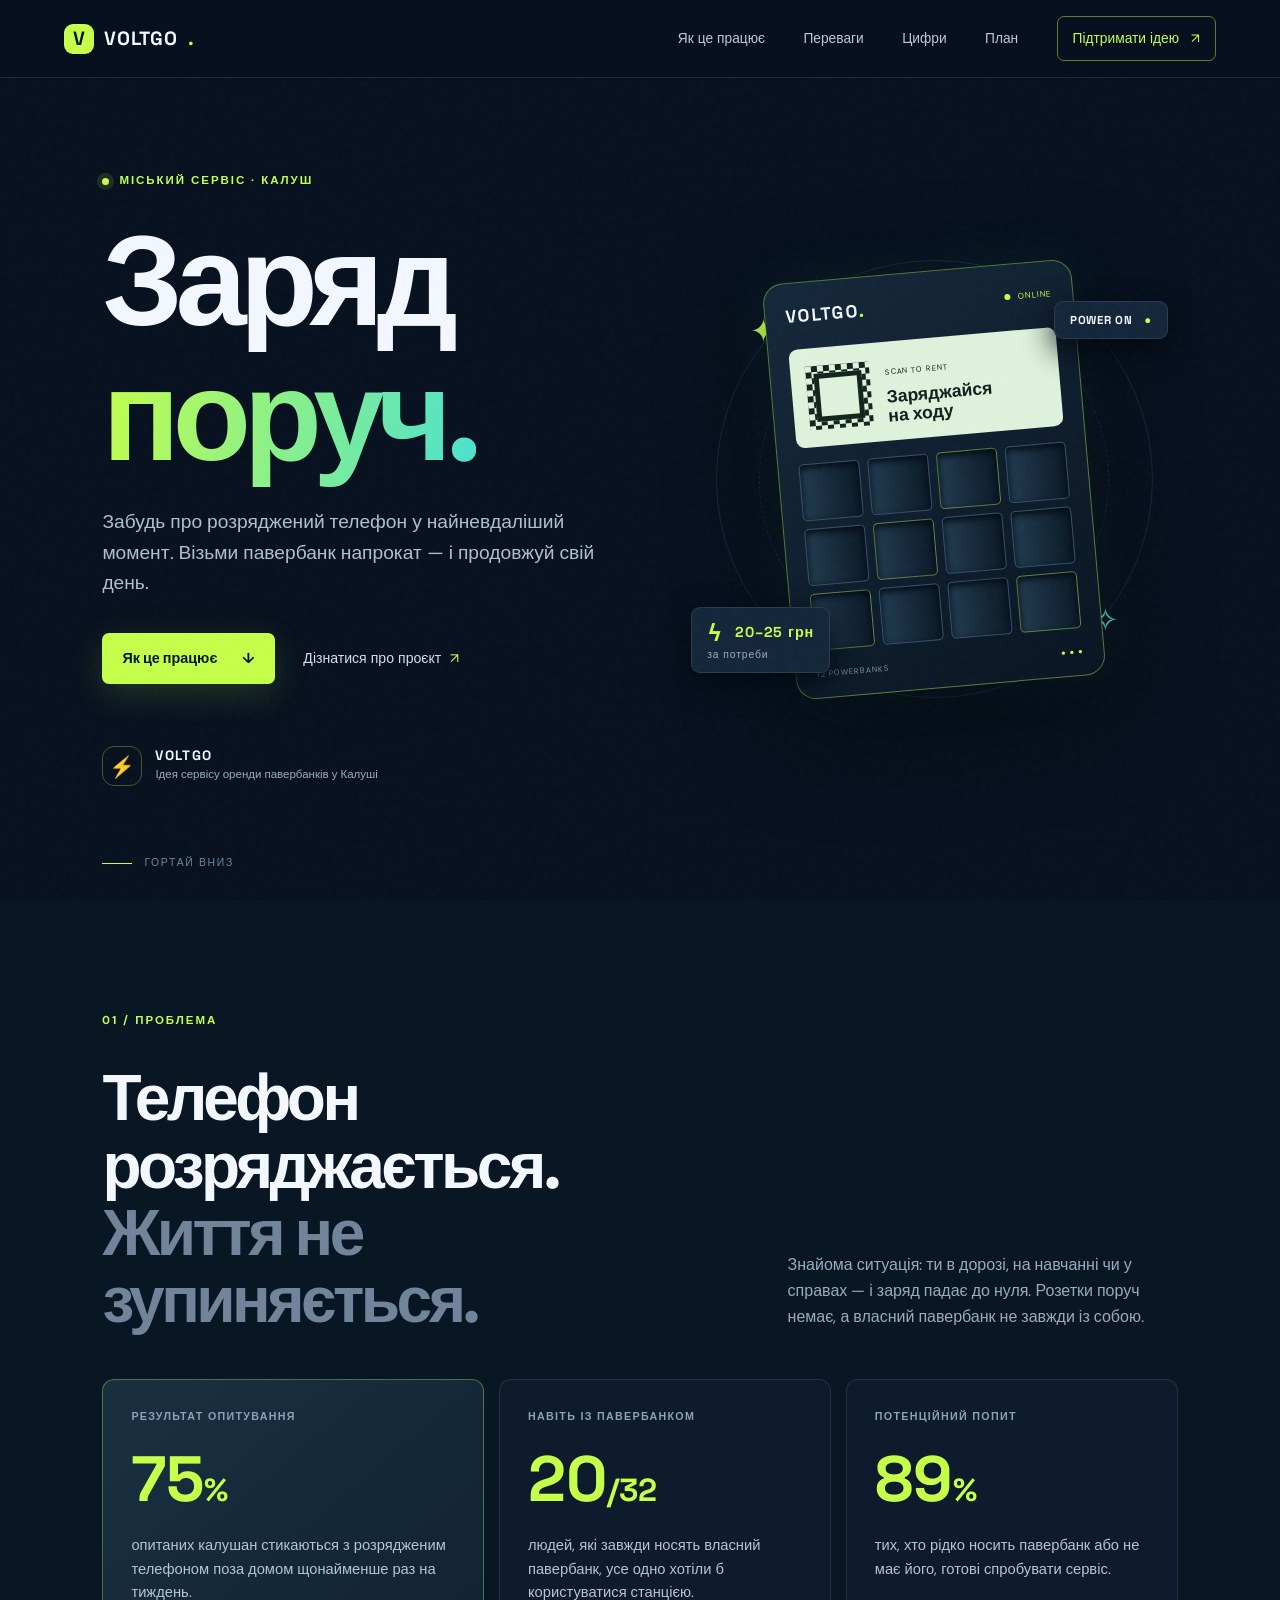
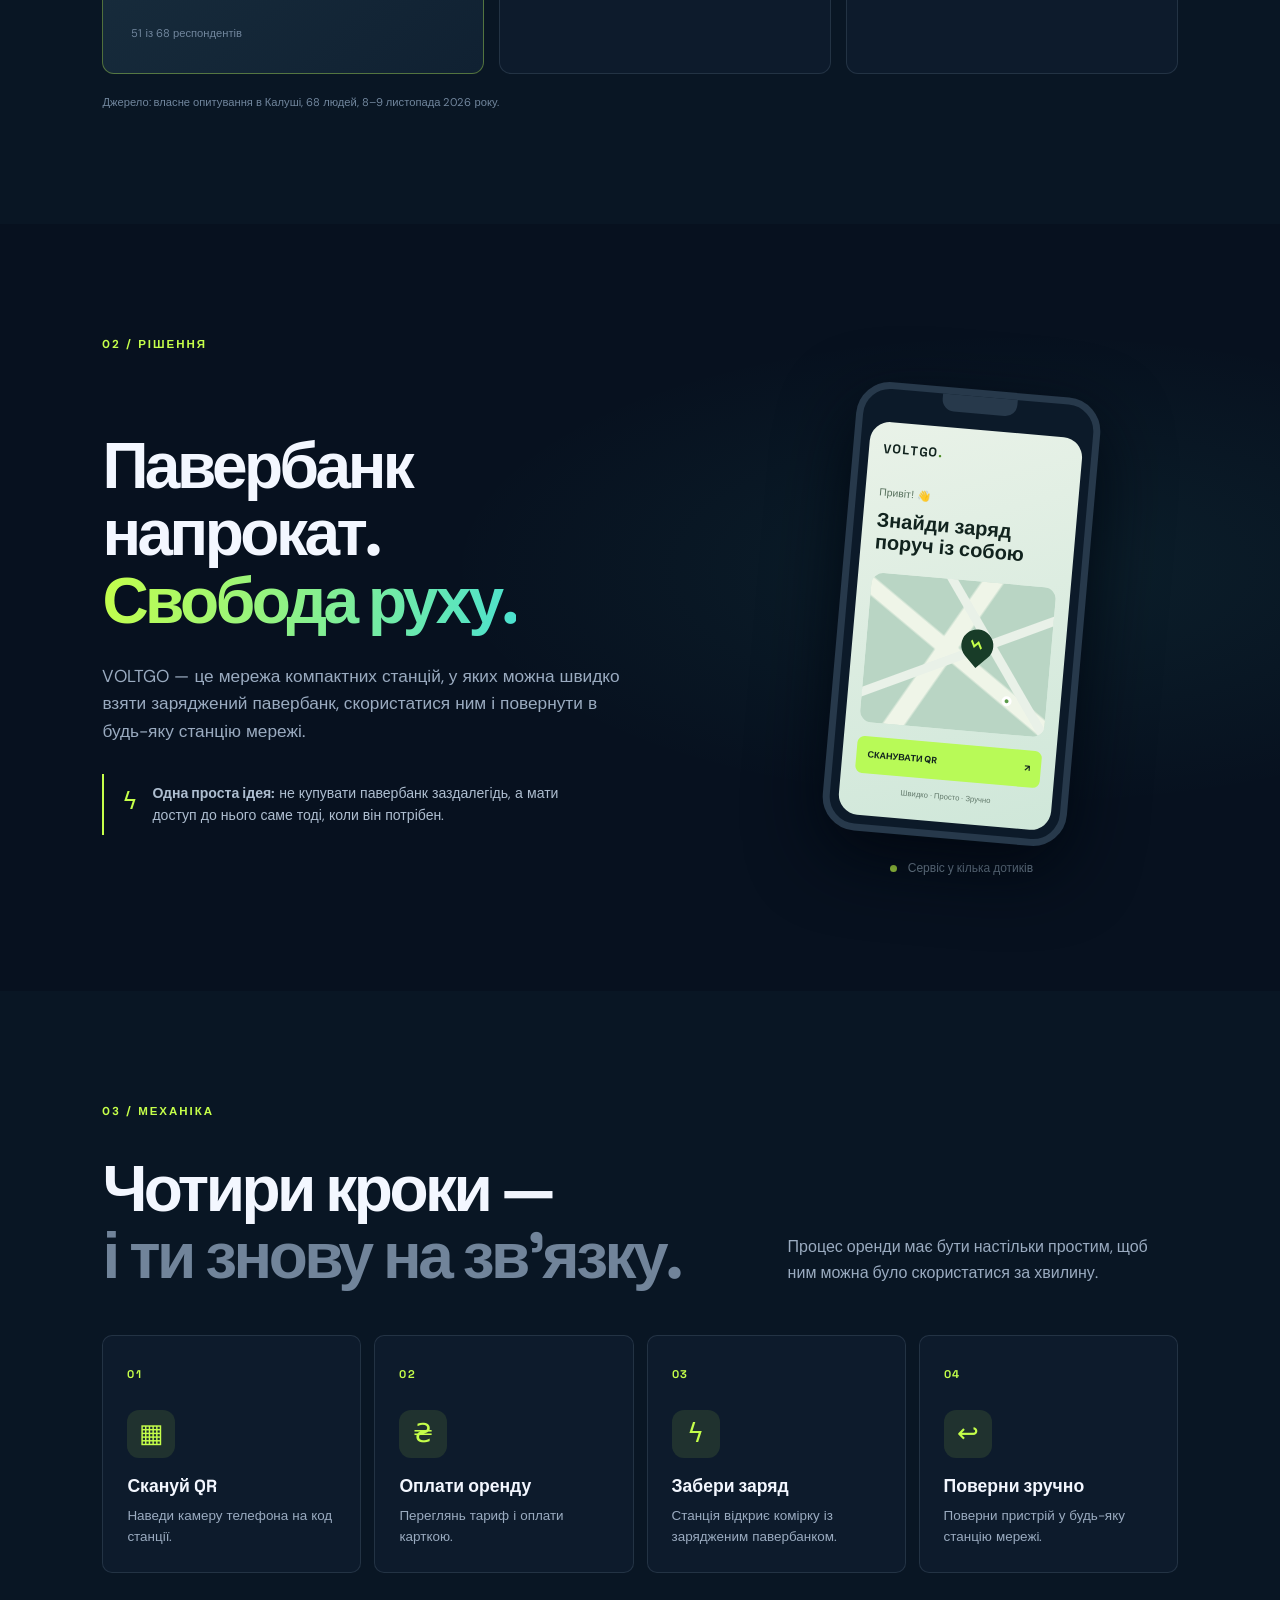
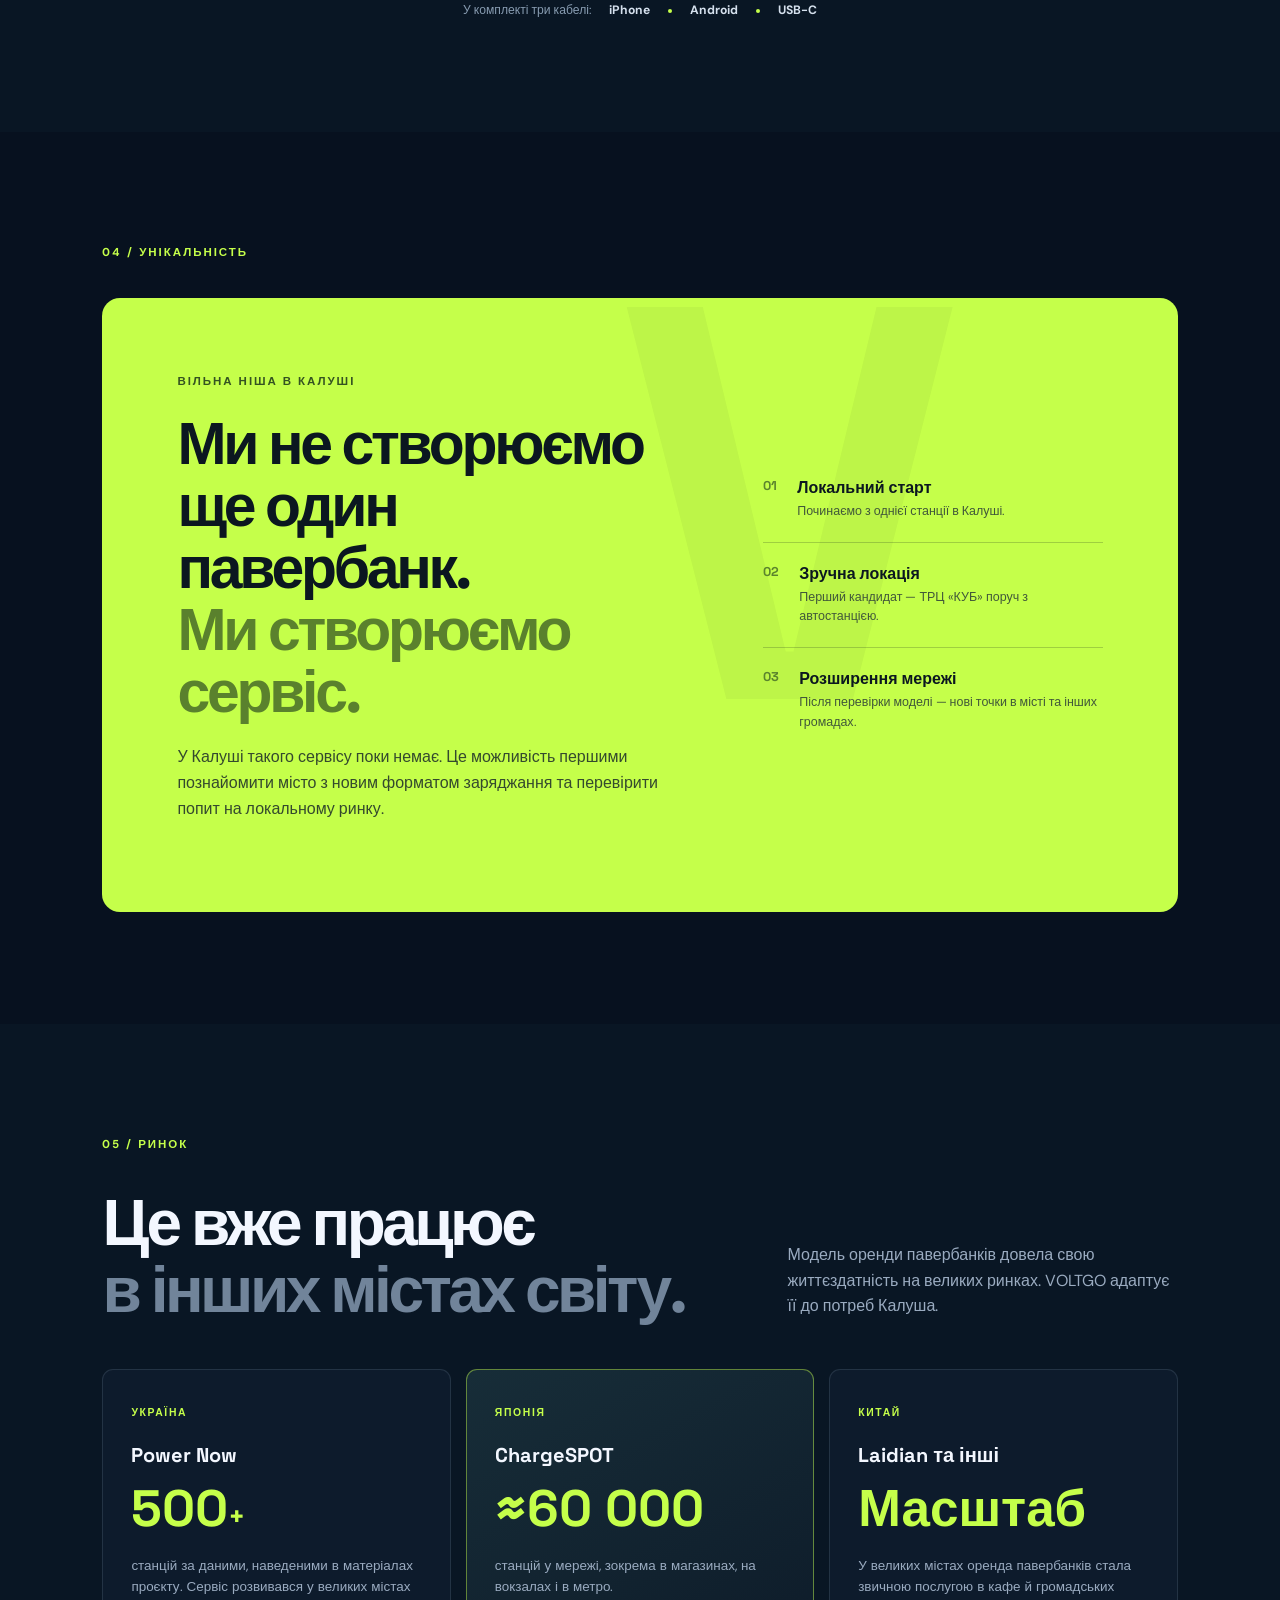
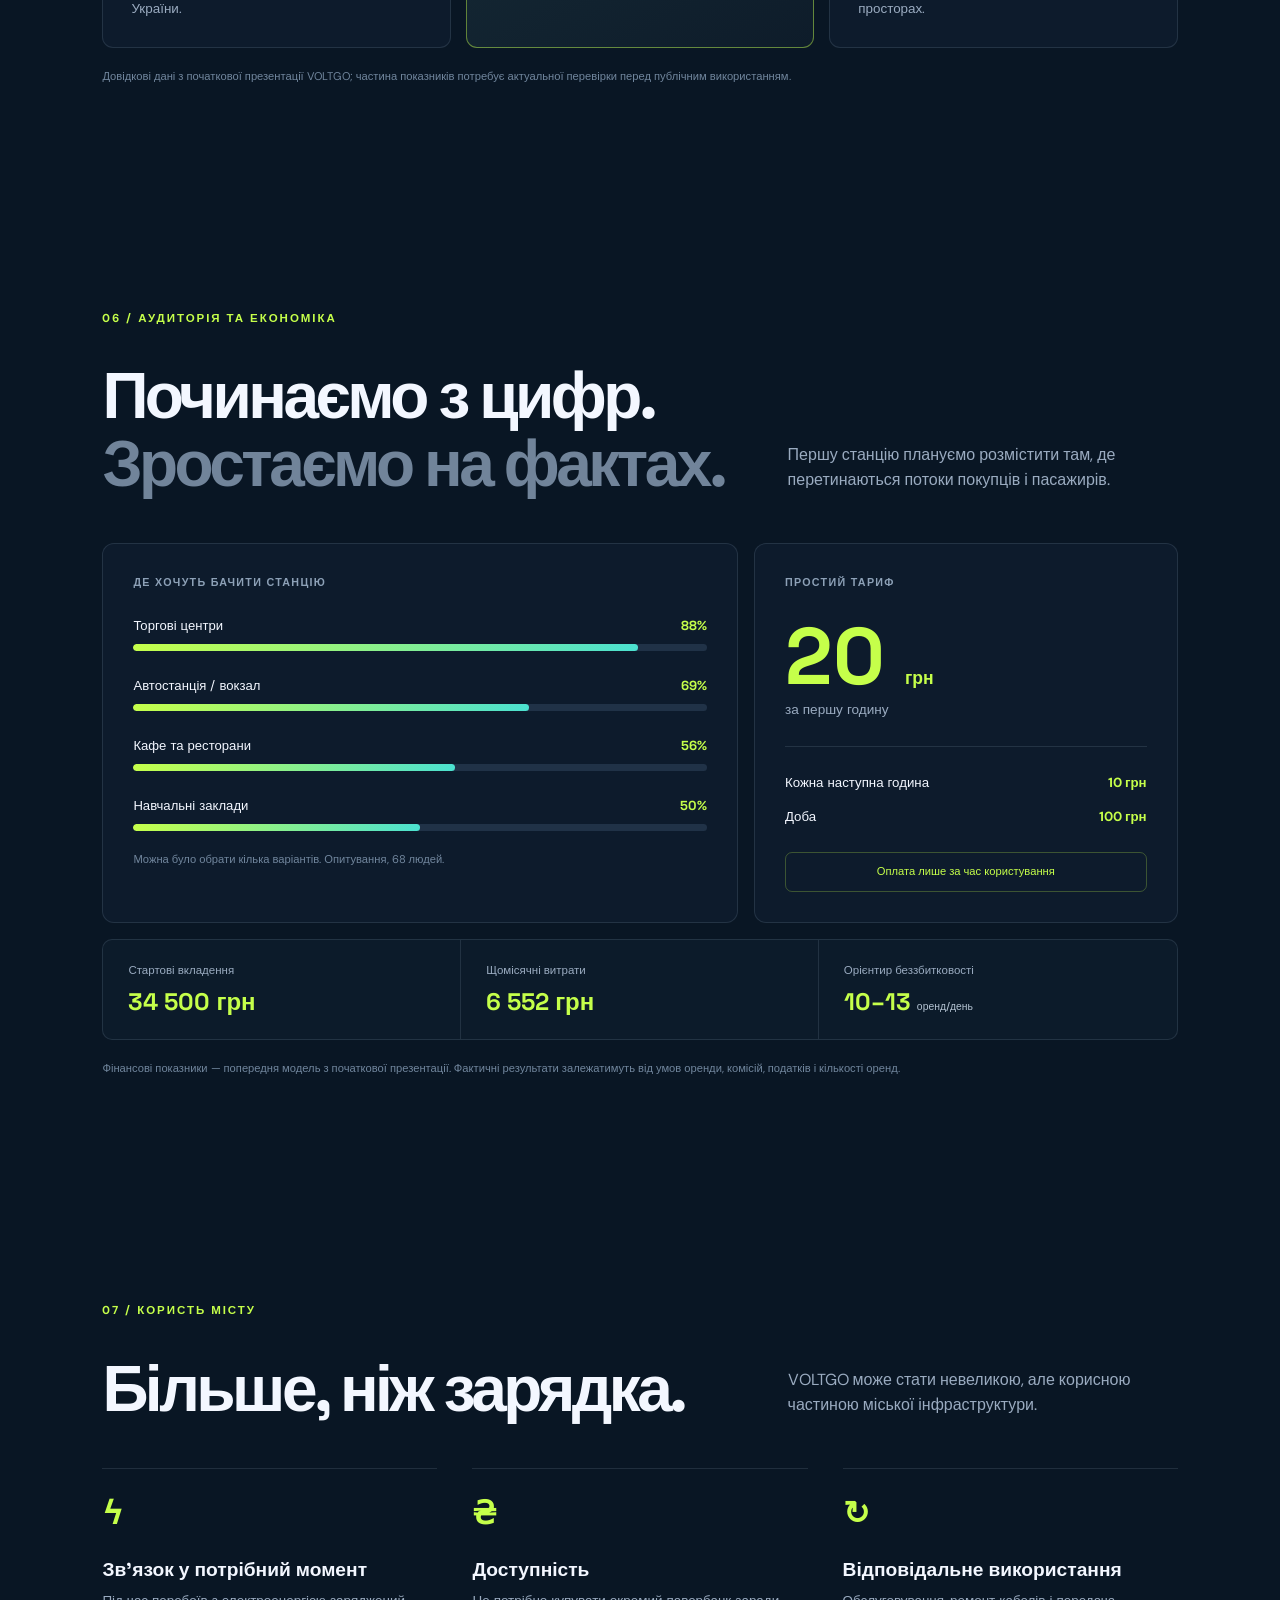
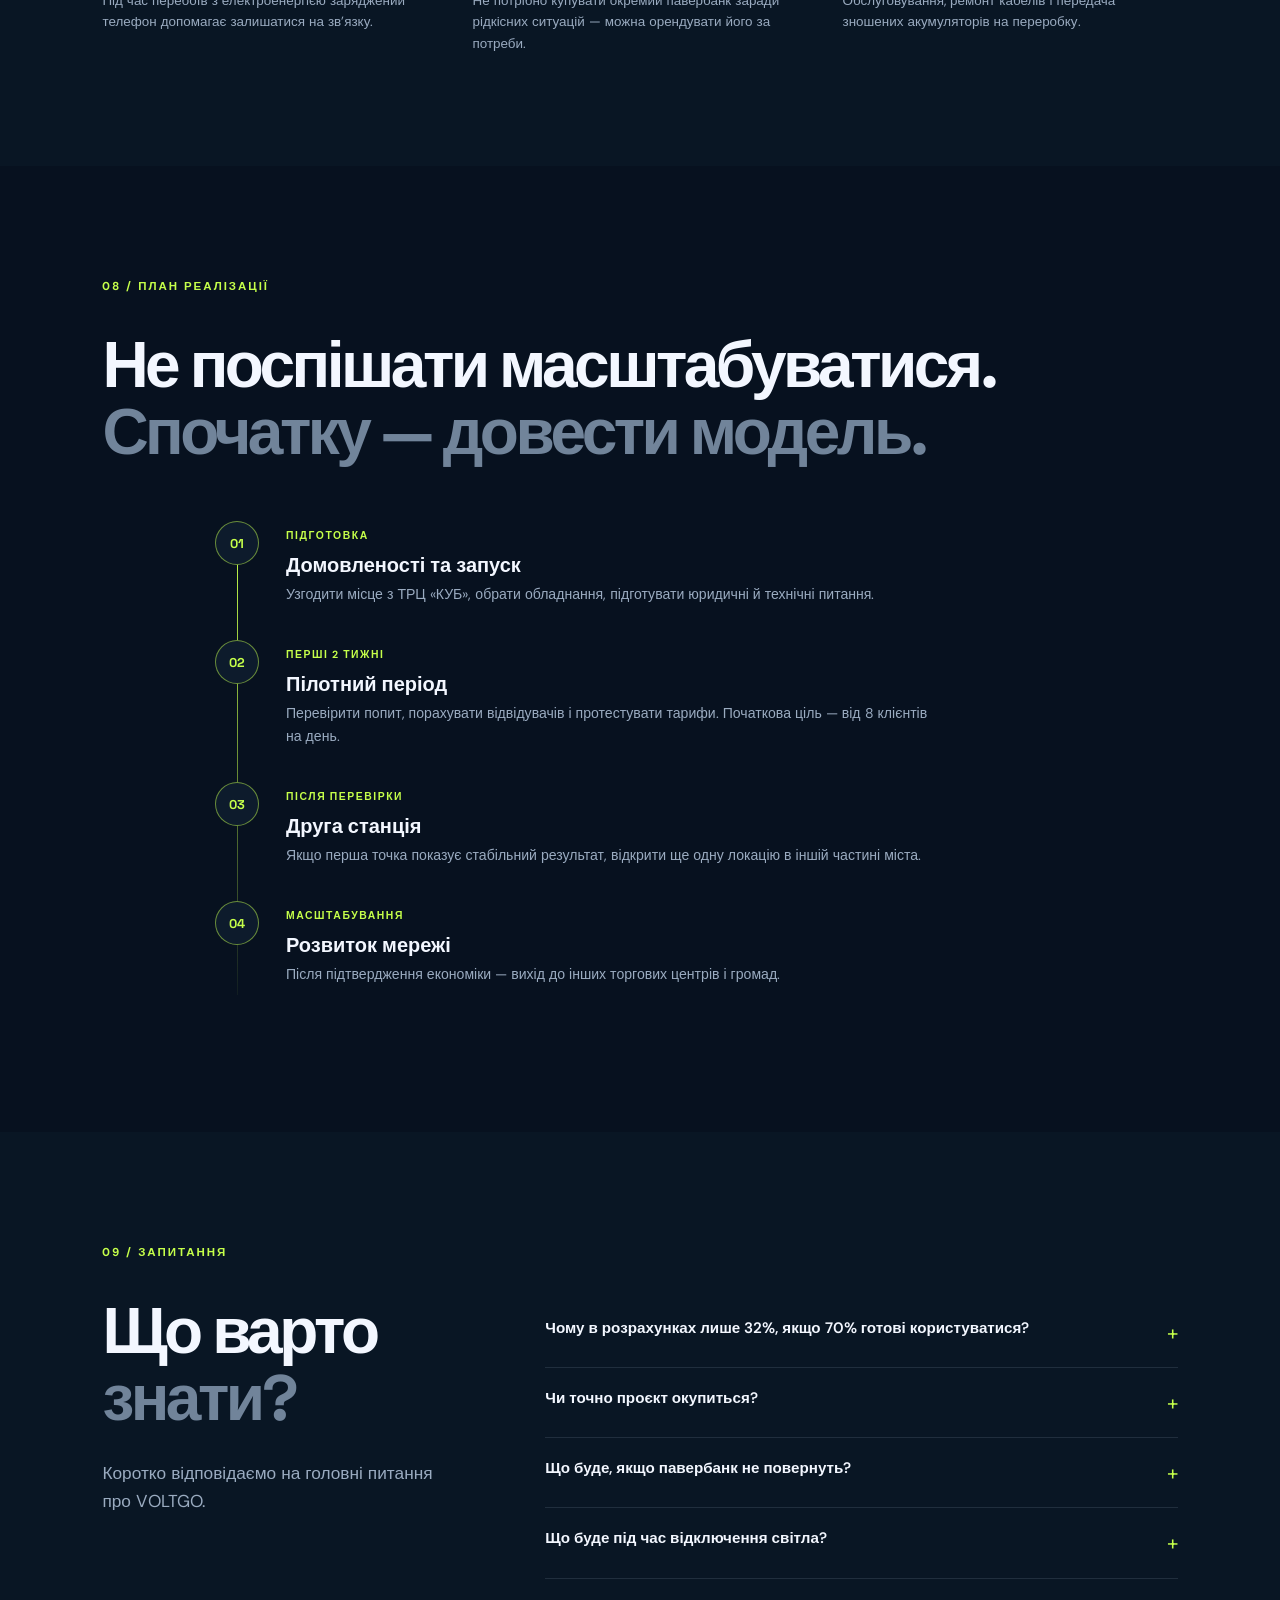
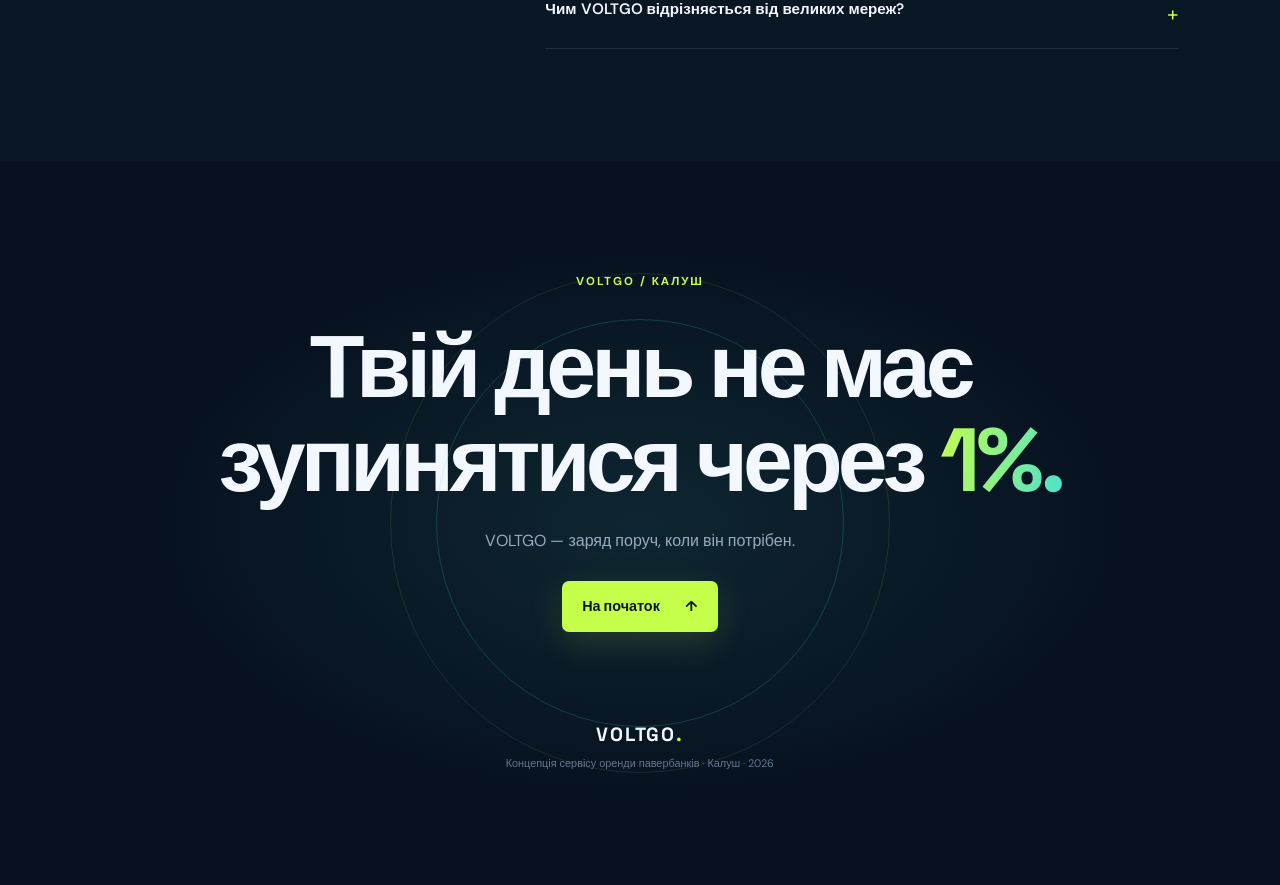
==== index.html @ 569140da "Add files via upload" ====
<!DOCTYPE html>
<html lang="uk">
<head>
  <meta charset="UTF-8">
  <meta name="viewport" content="width=device-width, initial-scale=1.0">
  <meta name="theme-color" content="#07111f">
  <meta name="description" content="VOLTGO — оренда павербанків у Калуші. Заряд поруч, коли він потрібен.">
  <title>VOLTGO — Заряд поруч</title>
  <link rel="preconnect" href="https://fonts.googleapis.com">
  <link rel="preconnect" href="https://fonts.gstatic.com" crossorigin>
  <link href="https://fonts.googleapis.com/css2?family=DM+Sans:wght@400;500;600;700&family=Space+Grotesk:wght@500;600;700&display=swap" rel="stylesheet">
  <link rel="stylesheet" href="style.css">
</head>
<body>
  <div class="noise" aria-hidden="true"></div>
  <header class="site-header">
    <a class="logo" href="#home" aria-label="VOLTGO — на головну"><span class="logo-mark">V</span> VOLTGO<span class="logo-dot">.</span></a>
    <button class="menu-toggle" aria-label="Відкрити меню" aria-expanded="false">☰</button>
    <nav class="nav">
      <a href="#how">Як це працює</a>
      <a href="#why">Переваги</a>
      <a href="#numbers">Цифри</a>
      <a href="#plan">План</a>
      <a class="nav-cta" href="#contact">Підтримати ідею <span>↗</span></a>
    </nav>
  </header>

  <main>
    <section class="hero section" id="home">
      <div class="hero-copy">
        <div class="eyebrow"><span class="pulse"></span> Міський сервіс · Калуш</div>
        <h1>Заряд<br><span class="gradient-text">поруч.</span></h1>
        <p class="hero-lead">Забудь про розряджений телефон у найневдаліший момент. Візьми павербанк напрокат — і продовжуй свій день.</p>
        <div class="hero-actions">
          <a class="button button-primary" href="#how">Як це працює <span>↓</span></a>
          <a class="text-link" href="#idea">Дізнатися про проєкт <span>↗</span></a>
        </div>
        <div class="hero-proof">
          <div class="proof-icon">⚡</div>
          <div><strong>VOLTGO</strong><small>Ідея сервісу оренди павербанків у Калуші</small></div>
        </div>
      </div>
      <div class="hero-visual" aria-label="Ілюстрація станції заряджання VOLTGO">
        <div class="orbit orbit-one"></div><div class="orbit orbit-two"></div>
        <div class="floating-label label-top">POWER ON <span>●</span></div>
        <div class="station">
          <div class="station-top"><span class="station-brand">VOLTGO<span>.</span></span><span class="station-status"><i></i> ONLINE</span></div>
          <div class="station-screen"><div class="qr-pattern"><b></b><b></b><b></b><b></b><b></b><b></b><b></b><b></b><b></b></div><div><small>SCAN TO RENT</small><strong>Заряджайся<br>на ходу</strong></div></div>
          <div class="slots">
            <i></i><i></i><i></i><i></i><i></i><i></i><i></i><i></i><i></i><i></i><i></i><i></i>
          </div>
          <div class="station-bottom"><span>12 POWERBANKS</span><span>● ● ●</span></div>
        </div>
        <div class="floating-label label-bottom"><span class="bolt">ϟ</span> 20–25 грн <small>за потреби</small></div>
        <div class="spark spark-a">✦</div><div class="spark spark-b">✧</div>
      </div>
      <a class="scroll-hint" href="#problem"><span></span> Гортай вниз</a>
    </section>

    <section class="section problem-section" id="problem">
      <div class="section-kicker">01 / ПРОБЛЕМА</div>
      <div class="section-heading">
        <h2>Телефон розряджається.<br><span class="muted">Життя не зупиняється.</span></h2>
        <p>Знайома ситуація: ти в дорозі, на навчанні чи у справах — і заряд падає до нуля. Розетки поруч немає, а власний павербанк не завжди із собою.</p>
      </div>
      <div class="stat-grid">
        <article class="stat-card stat-featured"><span class="stat-label">Результат опитування</span><strong class="stat-number">75<span>%</span></strong><p>опитаних калушан стикаються з розрядженим телефоном поза домом щонайменше раз на тиждень.</p><span class="stat-foot">51 із 68 респондентів</span></article>
        <article class="stat-card"><span class="stat-label">Навіть із павербанком</span><strong class="stat-number">20<span>/32</span></strong><p>людей, які завжди носять власний павербанк, усе одно хотіли б користуватися станцією.</p></article>
        <article class="stat-card"><span class="stat-label">Потенційний попит</span><strong class="stat-number">89<span>%</span></strong><p>тих, хто рідко носить павербанк або не має його, готові спробувати сервіс.</p></article>
      </div>
      <p class="source-note">Джерело: власне опитування в Калуші, 68 людей, 8–9 листопада 2026 року.</p>
    </section>

    <section class="section idea-section" id="idea">
      <div class="section-kicker">02 / РІШЕННЯ</div>
      <div class="idea-layout">
        <div><h2>Павербанк напрокат.<br><span class="gradient-text">Свобода руху.</span></h2><p class="section-text">VOLTGO — це мережа компактних станцій, у яких можна швидко взяти заряджений павербанк, скористатися ним і повернути в будь-яку станцію мережі.</p><div class="idea-note"><span>ϟ</span><p><b>Одна проста ідея:</b> не купувати павербанк заздалегідь, а мати доступ до нього саме тоді, коли він потрібен.</p></div></div>
        <div class="phone-card">
          <div class="phone"><div class="phone-notch"></div><div class="phone-content"><div class="phone-brand">VOLTGO<span>.</span></div><div class="phone-greeting">Привіт! 👋</div><div class="phone-title">Знайди заряд<br>поруч із собою</div><div class="map-mini"><span class="map-road road-a"></span><span class="map-road road-b"></span><span class="map-pin">ϟ</span><span class="map-dot"></span></div><div class="rent-button">СКАНУВАТИ QR <span>↗</span></div><small>Швидко · Просто · Зручно</small></div></div>
          <div class="phone-caption"><span class="caption-dot"></span> Сервіс у кілька дотиків</div>
        </div>
      </div>
    </section>

    <section class="section how-section" id="how">
      <div class="section-kicker">03 / МЕХАНІКА</div>
      <div class="section-heading"><h2>Чотири кроки —<br><span class="muted">і ти знову на зв’язку.</span></h2><p>Процес оренди має бути настільки простим, щоб ним можна було скористатися за хвилину.</p></div>
      <div class="steps-grid">
        <article class="step-card"><span class="step-num">01</span><div class="step-icon">▦</div><h3>Скануй QR</h3><p>Наведи камеру телефона на код станції.</p></article>
        <article class="step-card"><span class="step-num">02</span><div class="step-icon">₴</div><h3>Оплати оренду</h3><p>Переглянь тариф і оплати карткою.</p></article>
        <article class="step-card"><span class="step-num">03</span><div class="step-icon">ϟ</div><h3>Забери заряд</h3><p>Станція відкриє комірку із зарядженим павербанком.</p></article>
        <article class="step-card"><span class="step-num">04</span><div class="step-icon">↩</div><h3>Поверни зручно</h3><p>Поверни пристрій у будь-яку станцію мережі.</p></article>
      </div>
      <div class="compatibility"><span>У комплекті три кабелі:</span><b>iPhone</b><i></i><b>Android</b><i></i><b>USB-C</b></div>
    </section>

    <section class="section unique-section" id="why">
      <div class="section-kicker">04 / УНІКАЛЬНІСТЬ</div>
      <div class="unique-panel">
        <div class="unique-copy"><span class="eyebrow dark-eyebrow">ВІЛЬНА НІША В КАЛУШІ</span><h2>Ми не створюємо<br>ще один павербанк.<br><span>Ми створюємо сервіс.</span></h2><p>У Калуші такого сервісу поки немає. Це можливість першими познайомити місто з новим форматом заряджання та перевірити попит на локальному ринку.</p></div>
        <div class="unique-points"><div><span>01</span><p><b>Локальний старт</b><small>Починаємо з однієї станції в Калуші.</small></p></div><div><span>02</span><p><b>Зручна локація</b><small>Перший кандидат — ТРЦ «КУБ» поруч з автостанцією.</small></p></div><div><span>03</span><p><b>Розширення мережі</b><small>Після перевірки моделі — нові точки в місті та інших громадах.</small></p></div></div>
      </div>
    </section>

    <section class="section market-section" id="market">
      <div class="section-kicker">05 / РИНОК</div>
      <div class="section-heading"><h2>Це вже працює<br><span class="muted">в інших містах світу.</span></h2><p>Модель оренди павербанків довела свою життєздатність на великих ринках. VOLTGO адаптує її до потреб Калуша.</p></div>
      <div class="market-grid">
        <article class="market-card"><span class="country">УКРАЇНА</span><h3>Power Now</h3><strong>500<span>+</span></strong><p>станцій за даними, наведеними в матеріалах проєкту. Сервіс розвивався у великих містах України.</p></article>
        <article class="market-card market-highlight"><span class="country">ЯПОНІЯ</span><h3>ChargeSPOT</h3><strong>≈60 000</strong><p>станцій у мережі, зокрема в магазинах, на вокзалах і в метро.</p></article>
        <article class="market-card"><span class="country">КИТАЙ</span><h3>Laidian та інші</h3><strong>Масштаб</strong><p>У великих містах оренда павербанків стала звичною послугою в кафе й громадських просторах.</p></article>
      </div>
      <p class="source-note">Довідкові дані з початкової презентації VOLTGO; частина показників потребує актуальної перевірки перед публічним використанням.</p>
    </section>

    <section class="section audience-section" id="numbers">
      <div class="section-kicker">06 / АУДИТОРІЯ ТА ЕКОНОМІКА</div>
      <div class="section-heading"><h2>Починаємо з цифр.<br><span class="muted">Зростаємо на фактах.</span></h2><p>Першу станцію плануємо розмістити там, де перетинаються потоки покупців і пасажирів.</p></div>
      <div class="numbers-layout">
        <div class="location-card"><span class="card-overline">ДЕ ХОЧУТЬ БАЧИТИ СТАНЦІЮ</span><div class="bar-row"><div><span>Торгові центри</span><b>88%</b></div><div class="bar-track"><i style="width:88%"></i></div></div><div class="bar-row"><div><span>Автостанція / вокзал</span><b>69%</b></div><div class="bar-track"><i style="width:69%"></i></div></div><div class="bar-row"><div><span>Кафе та ресторани</span><b>56%</b></div><div class="bar-track"><i style="width:56%"></i></div></div><div class="bar-row"><div><span>Навчальні заклади</span><b>50%</b></div><div class="bar-track"><i style="width:50%"></i></div></div><p class="source-note">Можна було обрати кілька варіантів. Опитування, 68 людей.</p></div>
        <div class="price-card"><span class="card-overline">ПРОСТИЙ ТАРИФ</span><strong>20 <small>грн</small></strong><p>за першу годину</p><div class="price-divider"></div><div class="price-line"><span>Кожна наступна година</span><b>10 грн</b></div><div class="price-line"><span>Доба</span><b>100 грн</b></div><div class="price-badge">Оплата лише за час користування</div></div>
      </div>
      <div class="finance-strip"><div><span>Стартові вкладення</span><b>34 500 грн</b></div><div><span>Щомісячні витрати</span><b>6 552 грн</b></div><div><span>Орієнтир беззбитковості</span><b>10–13 <small>оренд/день</small></b></div></div>
      <p class="source-note">Фінансові показники — попередня модель з початкової презентації. Фактичні результати залежатимуть від умов оренди, комісій, податків і кількості оренд.</p>
    </section>

    <section class="section community-section">
      <div class="section-kicker">07 / КОРИСТЬ МІСТУ</div>
      <div class="section-heading"><h2>Більше, ніж зарядка.</h2><p>VOLTGO може стати невеликою, але корисною частиною міської інфраструктури.</p></div>
      <div class="benefit-grid"><article><span>ϟ</span><h3>Зв’язок у потрібний момент</h3><p>Під час перебоїв з електроенергією заряджений телефон допомагає залишатися на зв’язку.</p></article><article><span>₴</span><h3>Доступність</h3><p>Не потрібно купувати окремий павербанк заради рідкісних ситуацій — можна орендувати його за потреби.</p></article><article><span>↻</span><h3>Відповідальне використання</h3><p>Обслуговування, ремонт кабелів і передача зношених акумуляторів на переробку.</p></article></div>
    </section>

    <section class="section plan-section" id="plan">
      <div class="section-kicker">08 / ПЛАН РЕАЛІЗАЦІЇ</div>
      <div class="section-heading"><h2>Не поспішати масштабуватися.<br><span class="muted">Спочатку — довести модель.</span></h2></div>
      <div class="timeline"><article><span class="timeline-point">01</span><div><small>ПІДГОТОВКА</small><h3>Домовленості та запуск</h3><p>Узгодити місце з ТРЦ «КУБ», обрати обладнання, підготувати юридичні й технічні питання.</p></div></article><article><span class="timeline-point">02</span><div><small>ПЕРШІ 2 ТИЖНІ</small><h3>Пілотний період</h3><p>Перевірити попит, порахувати відвідувачів і протестувати тарифи. Початкова ціль — від 8 клієнтів на день.</p></div></article><article><span class="timeline-point">03</span><div><small>ПІСЛЯ ПЕРЕВІРКИ</small><h3>Друга станція</h3><p>Якщо перша точка показує стабільний результат, відкрити ще одну локацію в іншій частині міста.</p></div></article><article><span class="timeline-point">04</span><div><small>МАСШТАБУВАННЯ</small><h3>Розвиток мережі</h3><p>Після підтвердження економіки — вихід до інших торгових центрів і громад.</p></div></article></div>
    </section>

    <section class="section faq-section">
      <div class="section-kicker">09 / ЗАПИТАННЯ</div>
      <div class="faq-layout"><div><h2>Що варто<br><span class="muted">знати?</span></h2><p class="section-text">Коротко відповідаємо на головні питання про VOLTGO.</p></div><div class="faq-list">
        <details><summary>Чому в розрахунках лише 32%, якщо 70% готові користуватися?</summary><p>70,6% відповіли «так» або «скоріше так». Для обережнішого прогнозу в початковій моделі використано частку тих, хто відповів упевнене «так» — 32,4%.</p></details>
        <details><summary>Чи точно проєкт окупиться?</summary><p>Гарантувати окупність до пілоту не можна. Саме тому спершу планується тест однієї станції, щоб перевірити реальний попит і витрати.</p></details>
        <details><summary>Що буде, якщо павербанк не повернуть?</summary><p>Планується механізм фінансового забезпечення оренди та облік пристроїв. Остаточні умови мають бути погоджені з оператором платформи й юристом.</p></details>
        <details><summary>Що буде під час відключення світла?</summary><p>У початковому плані передбачено резервне живлення станції та вибір локації з резервним електропостачанням.</p></details>
        <details><summary>Чим VOLTGO відрізняється від великих мереж?</summary><p>VOLTGO починає як локальний сервіс у Калуші: з однієї точки, перевірки попиту й поступового розширення.</p></details>
      </div></div>
    </section>

    <section class="final-cta section" id="contact">
      <div class="cta-glow"></div><div class="section-kicker">VOLTGO / КАЛУШ</div>
      <h2>Твій день не має<br>зупинятися через <span class="gradient-text">1%.</span></h2>
      <p>VOLTGO — заряд поруч, коли він потрібен.</p>
      <a class="button button-primary" href="#home">На початок <span>↑</span></a>
      <div class="footer-brand">VOLTGO<span>.</span></div>
      <small class="copyright">Концепція сервісу оренди павербанків · Калуш · 2026</small>
    </section>
  </main>
  <script src="script.js"></script>
</body>
</html>
---- style.css ----
:root{--bg:#07111f;--panel:#0d1b2c;--panel2:#102239;--ink:#f3f7ff;--muted:#9aabc0;--line:rgba(184,205,231,.13);--lime:#c5ff4a;--cyan:#4be1d0;--font:'DM Sans',sans-serif;--display:'Space Grotesk',sans-serif}
*{box-sizing:border-box}html{scroll-behavior:smooth;scroll-padding-top:88px}body{margin:0;background:var(--bg);color:var(--ink);font-family:var(--font);line-height:1.6;overflow-x:hidden}a{color:inherit;text-decoration:none}.noise{position:fixed;inset:0;pointer-events:none;z-index:10;opacity:.035;background-image:url("data:image/svg+xml,%3Csvg viewBox='0 0 180 180' xmlns='http://www.w3.org/2000/svg'%3E%3Cfilter id='n'%3E%3CfeTurbulence type='fractalNoise' baseFrequency='.9' numOctaves='3' stitchTiles='stitch'/%3E%3C/filter%3E%3Crect width='100%25' height='100%25' filter='url(%23n)' opacity='.7'/%3E%3C/svg%3E")}
.site-header{height:78px;padding:0 max(5vw,24px);display:flex;align-items:center;justify-content:space-between;border-bottom:1px solid var(--line);position:sticky;top:0;background:rgba(7,17,31,.86);backdrop-filter:blur(18px);z-index:20}.logo{font:700 1.2rem var(--display);letter-spacing:.04em;display:flex;align-items:center;gap:10px}.logo-mark{width:30px;height:30px;border-radius:9px;background:var(--lime);color:#08121e;display:grid;place-items:center;font-weight:700}.logo-dot,.footer-brand span{color:var(--lime)}.nav{display:flex;align-items:center;gap:clamp(18px,3vw,42px);font-size:.86rem;color:#bdc9d9}.nav a:hover{color:var(--lime)}.nav-cta{padding:10px 15px;border:1px solid rgba(197,255,74,.45);border-radius:7px;color:var(--lime)!important}.nav-cta span{padding-left:8px}.menu-toggle{display:none;background:none;border:0;color:var(--ink);font-size:1.5rem}
.section{padding:112px max(8vw,24px);position:relative}.hero{min-height:calc(100vh - 78px);display:grid;grid-template-columns:1.05fr .95fr;align-items:center;gap:4vw;padding-top:80px;padding-bottom:100px;overflow:hidden}.eyebrow,.section-kicker{font-size:.72rem;font-weight:700;letter-spacing:.17em;color:var(--lime);text-transform:uppercase}.eyebrow{display:flex;align-items:center;gap:10px}.pulse{width:7px;height:7px;border-radius:50%;background:var(--lime);box-shadow:0 0 0 5px rgba(197,255,74,.12)}h1,h2,h3,p{margin-top:0}h1,h2{font-family:var(--display);letter-spacing:-.055em;line-height:1.05}h1{font-size:clamp(4.8rem,10vw,9.5rem);margin:24px 0}.gradient-text{background:linear-gradient(100deg,var(--lime),var(--cyan));color:transparent;background-clip:text}.hero-lead{font-size:clamp(1.05rem,1.5vw,1.25rem);color:#b0bfd1;max-width:510px}.hero-actions{display:flex;align-items:center;gap:28px;margin-top:34px}.button{display:inline-flex;align-items:center;gap:25px;padding:14px 20px;border-radius:7px;font-weight:700;font-size:.9rem;transition:transform .2s,box-shadow .2s}.button:hover{transform:translateY(-3px)}.button-primary{background:var(--lime);color:#0a1722;box-shadow:0 10px 35px rgba(197,255,74,.15)}.text-link{font-size:.88rem;color:#d5e0ec}.text-link span{color:var(--lime);padding-left:5px}.hero-proof{display:flex;align-items:center;gap:13px;margin-top:62px}.proof-icon{width:40px;height:40px;display:grid;place-items:center;border:1px solid rgba(197,255,74,.3);border-radius:12px;color:var(--lime);font-size:1.3rem}.hero-proof strong,.hero-proof small{display:block}.hero-proof strong{font:700 .85rem var(--display);letter-spacing:.1em}.hero-proof small{color:var(--muted);font-size:.72rem;margin-top:2px}
.hero-visual{min-height:540px;display:grid;place-items:center;position:relative}.orbit{position:absolute;border:1px solid rgba(75,225,208,.13);border-radius:50%;aspect-ratio:1}.orbit-one{width:min(90%,520px)}.orbit-two{width:min(72%,410px);border-style:dashed;animation:spin 50s linear infinite}@keyframes spin{to{transform:rotate(360deg)}}.station{width:min(310px,70%);padding:22px 20px 17px;border:1px solid rgba(197,255,74,.4);border-radius:20px;background:linear-gradient(145deg,#15283b,#091522);box-shadow:0 30px 100px rgba(0,0,0,.5),0 0 55px rgba(75,225,208,.08);transform:rotate(-5deg);z-index:2}.station-top,.station-bottom{display:flex;justify-content:space-between;align-items:center}.station-brand{font:700 1.1rem var(--display);letter-spacing:.08em}.station-brand span{color:var(--lime)}.station-status{font-size:.52rem;color:var(--lime);letter-spacing:.12em}.station-status i{display:inline-block;width:6px;height:6px;background:var(--lime);border-radius:50%;margin-right:4px}.station-screen{margin:22px 0 16px;padding:15px;background:#dff2dc;color:#10201d;border-radius:9px;display:flex;align-items:center;gap:15px}.station-screen small{font-size:.48rem;letter-spacing:.12em}.station-screen strong{display:block;font:700 1.1rem/1.1 var(--display);margin-top:5px}.qr-pattern{width:64px;height:64px;flex:none;background:repeating-conic-gradient(#12251d 0 25%,transparent 0 50%) 0 0/12px 12px;position:relative}.qr-pattern:after{content:"";position:absolute;inset:8px;border:5px solid #12251d;background:#dff2dc}.slots{display:grid;grid-template-columns:repeat(4,1fr);gap:8px}.slots i{height:57px;border-radius:5px;background:linear-gradient(90deg,#213b50,#0b1927);border:1px solid #36516a;box-shadow:inset 0 3px 7px #030a11}.slots i:nth-child(3n){border-color:rgba(197,255,74,.4)}.station-bottom{font-size:.48rem;letter-spacing:.12em;color:#8296aa;margin-top:17px}.station-bottom span:last-child{color:var(--lime)}.floating-label{position:absolute;z-index:3;padding:11px 15px;background:#14263a;border:1px solid var(--line);border-radius:9px;box-shadow:0 10px 30px #020810;font:700 .72rem var(--display);letter-spacing:.06em}.label-top{top:17%;right:2%}.label-top span{color:var(--lime);padding-left:8px}.label-bottom{bottom:14%;left:0;color:var(--lime);font-size:.9rem}.label-bottom small{display:block;color:var(--muted);font:400 .65rem var(--font)}.bolt{font-size:1.4rem;vertical-align:middle;margin-right:7px}.spark{position:absolute;color:var(--lime);font-size:2rem}.spark-a{top:18%;left:12%}.spark-b{bottom:19%;right:12%;color:var(--cyan)}.scroll-hint{position:absolute;bottom:28px;left:max(8vw,24px);font-size:.65rem;letter-spacing:.16em;text-transform:uppercase;color:#72859b;display:flex;align-items:center;gap:12px}.scroll-hint span{width:30px;height:1px;background:var(--lime)}
.problem-section,.how-section,.market-section,.audience-section,.community-section,.faq-section{background:#091624}.section-kicker{margin-bottom:35px}.section-heading{display:flex;align-items:end;justify-content:space-between;gap:40px;margin-bottom:45px}.section-heading h2,.idea-layout h2,.unique-copy h2,.faq-layout h2{font-size:clamp(2.5rem,5vw,4.8rem);margin-bottom:0}.section-heading>p{max-width:390px;color:var(--muted);margin-bottom:5px}.muted{color:#71849a}.stat-grid{display:grid;grid-template-columns:1.15fr 1fr 1fr;gap:15px}.stat-card{padding:28px;background:var(--panel);border:1px solid var(--line);border-radius:12px;min-height:245px}.stat-featured{background:linear-gradient(140deg,#1a3040,#102132);border-color:rgba(197,255,74,.35)}.stat-label,.card-overline{display:block;color:#8da1b7;font-size:.67rem;font-weight:700;letter-spacing:.12em;text-transform:uppercase}.stat-number{display:block;font:700 clamp(3rem,5vw,5rem)/1.2 var(--display);color:var(--lime);margin:16px 0}.stat-number span{font-size:.5em}.stat-card p{font-size:.92rem;color:#b6c4d4;max-width:350px}.stat-foot,.source-note{font-size:.7rem;color:#71869d}.source-note{margin:20px 0 0}.idea-section{background:radial-gradient(ellipse at 80% 45%,rgba(75,225,208,.07),transparent 40%),var(--bg)}.idea-layout{display:grid;grid-template-columns:1fr .8fr;align-items:center;gap:8vw}.section-text{max-width:560px;color:var(--muted);font-size:1.08rem;margin:28px 0}.idea-note{display:flex;gap:14px;max-width:500px;border-left:2px solid var(--lime);padding:8px 0 8px 18px}.idea-note>span{font-size:1.5rem;color:var(--lime)}.idea-note p{font-size:.88rem;color:#aebed0;margin:0}.phone-card{display:grid;justify-items:center;gap:20px}.phone{width:245px;height:450px;border:7px solid #27394b;border-radius:34px;background:#0c1a29;padding:9px;box-shadow:0 25px 70px #020811;transform:rotate(5deg)}.phone-notch{height:17px;width:75px;border-radius:0 0 12px 12px;background:#27394b;margin:-9px auto 16px}.phone-content{height:calc(100% - 24px);border-radius:20px;background:linear-gradient(160deg,#e9f2e8,#cfe7d9);color:#11231e;padding:18px 14px}.phone-brand{font:700 .8rem var(--display);letter-spacing:.1em}.phone-brand span{color:#4d8c23}.phone-greeting{font-size:.65rem;margin-top:28px;color:#57715d}.phone-title{font:700 1.25rem/1.12 var(--display);margin-top:7px}.map-mini{height:150px;background-color:#b9d5c4;background-image:linear-gradient(35deg,transparent 45%,#eff5e8 46%,#eff5e8 52%,transparent 53%),linear-gradient(120deg,transparent 40%,#eff5e8 41%,#eff5e8 48%,transparent 49%);border-radius:12px;margin-top:20px;position:relative;overflow:hidden}.map-road{position:absolute;background:#e9f1e8;height:9px;width:150%;transform:rotate(-25deg);top:60px;left:-20px}.road-b{transform:rotate(55deg);top:50px}.map-pin{position:absolute;top:48px;left:95px;width:32px;height:32px;background:#183c28;border-radius:50% 50% 50% 0;transform:rotate(-45deg);color:var(--lime);display:grid;place-items:center;font-weight:700}.map-pin:first-letter{transform:rotate(45deg)}.map-dot{position:absolute;right:35px;bottom:28px;width:10px;height:10px;background:#5a9a49;border:3px solid white;border-radius:50%}.rent-button{background:#b8fa57;border-radius:7px;padding:11px;margin-top:14px;font-size:.57rem;font-weight:700;display:flex;justify-content:space-between}.phone-content>small{display:block;text-align:center;font-size:.48rem;color:#62796b;margin-top:10px}.phone-caption{font-size:.75rem;color:#91a5b8}.caption-dot{display:inline-block;width:7px;height:7px;border-radius:50%;background:var(--lime);margin-right:8px}
.steps-grid{display:grid;grid-template-columns:repeat(4,1fr);gap:13px}.step-card{position:relative;background:var(--panel);border:1px solid var(--line);border-radius:10px;padding:24px;min-height:220px}.step-num{font:700 .7rem var(--display);color:var(--lime);letter-spacing:.1em}.step-icon{width:48px;height:48px;display:grid;place-items:center;border-radius:12px;background:rgba(197,255,74,.1);color:var(--lime);font-size:1.6rem;margin:24px 0 17px}.step-card h3,.benefit-grid h3{font:700 1.1rem var(--display);margin-bottom:8px}.step-card p,.benefit-grid p{font-size:.84rem;color:var(--muted);margin:0}.compatibility{display:flex;align-items:center;justify-content:center;gap:18px;margin-top:28px;color:#879bb0;font-size:.76rem}.compatibility b{color:#d5e0ed}.compatibility i{width:4px;height:4px;background:var(--lime);border-radius:50%}
.unique-section{background:var(--bg)}.unique-panel{display:grid;grid-template-columns:1.2fr .8fr;gap:6vw;padding:clamp(30px,6vw,75px);border-radius:18px;background:var(--lime);color:#0b1720;position:relative;overflow:hidden}.unique-panel:after{content:"V";position:absolute;right:20%;top:-150px;font:700 35rem var(--display);color:rgba(8,25,27,.045);pointer-events:none}.dark-eyebrow{color:#345321}.unique-copy h2{font-size:clamp(2.3rem,4.6vw,4.4rem);margin:22px 0}.unique-copy h2 span{color:#5a812d}.unique-copy>p{max-width:500px;color:#34492e}.unique-points{align-self:center;z-index:1}.unique-points>div{display:flex;gap:20px;padding:20px 0;border-bottom:1px solid rgba(7,24,20,.2)}.unique-points>div:last-child{border:0}.unique-points>div>span{font:700 .8rem var(--display);color:#5b842d}.unique-points p{margin:0}.unique-points b,.unique-points small{display:block}.unique-points b{font:700 1rem var(--display)}.unique-points small{color:#41583a;font-size:.78rem;margin-top:4px}
.market-grid{display:grid;grid-template-columns:repeat(3,1fr);gap:15px}.market-card{background:var(--panel);border:1px solid var(--line);padding:28px;border-radius:11px}.market-highlight{border-color:rgba(197,255,74,.45);background:linear-gradient(150deg,#172d38,#0e1c2a)}.country{font-size:.65rem;color:var(--lime);font-weight:700;letter-spacing:.16em}.market-card h3{font:700 1.25rem var(--display);margin:18px 0 8px}.market-card strong{font:700 clamp(2.4rem,4vw,3.8rem) var(--display);color:var(--lime)}.market-card strong span{font-size:.55em}.market-card p{color:var(--muted);font-size:.84rem;margin:14px 0 0}
.numbers-layout{display:grid;grid-template-columns:1.2fr .8fr;gap:16px}.location-card,.price-card{background:var(--panel);border:1px solid var(--line);border-radius:12px;padding:30px}.bar-row{margin-top:24px}.bar-row>div:first-child{display:flex;justify-content:space-between;font-size:.82rem;margin-bottom:8px}.bar-row b{color:var(--lime);font-family:var(--display)}.bar-track{height:7px;background:#203247;border-radius:20px;overflow:hidden}.bar-track i{display:block;height:100%;background:linear-gradient(90deg,var(--lime),var(--cyan));border-radius:20px}.price-card>strong{display:block;font:700 5rem/1 var(--display);color:var(--lime);margin:25px 0 3px}.price-card>strong small{font-size:1.1rem}.price-card>p{color:var(--muted);font-size:.85rem}.price-divider{height:1px;background:var(--line);margin:25px 0}.price-line{display:flex;justify-content:space-between;font-size:.83rem;margin:13px 0}.price-line b{color:var(--lime)}.price-badge{margin-top:25px;padding:10px;border:1px solid rgba(197,255,74,.25);border-radius:7px;color:var(--lime);font-size:.7rem;text-align:center}.finance-strip{display:grid;grid-template-columns:repeat(3,1fr);margin-top:16px;border:1px solid var(--line);border-radius:10px;background:#0c1b2a}.finance-strip>div{padding:22px 25px;border-right:1px solid var(--line)}.finance-strip>div:last-child{border:0}.finance-strip span,.finance-strip b{display:block}.finance-strip span{color:var(--muted);font-size:.72rem}.finance-strip b{font:700 1.5rem var(--display);color:var(--lime);margin-top:6px}.finance-strip small{font:500 .65rem var(--font);color:#b4c3d2}
.benefit-grid{display:grid;grid-template-columns:repeat(3,1fr);gap:35px}.benefit-grid article{border-top:1px solid var(--line);padding-top:24px}.benefit-grid article>span{font:700 2rem var(--display);color:var(--lime);display:block;margin-bottom:24px}.benefit-grid h3{font-size:1.2rem}.timeline{max-width:850px;margin:55px auto 0;position:relative}.timeline:before{content:"";position:absolute;left:22px;top:15px;bottom:25px;width:1px;background:linear-gradient(var(--lime),rgba(197,255,74,.05))}.timeline article{display:grid;grid-template-columns:46px 1fr;gap:25px;position:relative;padding-bottom:35px}.timeline-point{width:44px;height:44px;border:1px solid rgba(197,255,74,.5);background:var(--panel);color:var(--lime);border-radius:50%;display:grid;place-items:center;font:700 .8rem var(--display);z-index:1}.timeline article small{font-size:.65rem;color:var(--lime);letter-spacing:.15em;font-weight:700}.timeline h3{font:700 1.25rem var(--display);margin:5px 0}.timeline p{color:var(--muted);font-size:.88rem;margin:0;max-width:650px}
.faq-layout{display:grid;grid-template-columns:.7fr 1.3fr;gap:8vw}.faq-layout h2{font-size:clamp(3rem,5vw,5rem)}.faq-list details{border-bottom:1px solid var(--line);padding:18px 0}.faq-list summary{cursor:pointer;list-style:none;font-weight:600;font-size:.95rem;display:flex;justify-content:space-between;gap:20px}.faq-list summary::-webkit-details-marker{display:none}.faq-list summary:after{content:"+";font-size:1.3rem;color:var(--lime);font-weight:400}.faq-list details[open] summary:after{content:"−"}.faq-list details p{color:var(--muted);font-size:.85rem;max-width:650px;margin:14px 35px 0 0}
.final-cta{text-align:center;min-height:570px;display:flex;flex-direction:column;align-items:center;justify-content:center;overflow:hidden;background:radial-gradient(ellipse at center,rgba(75,225,208,.1),transparent 55%),var(--bg)}.final-cta .section-kicker{margin-bottom:28px}.final-cta h2{font-size:clamp(3rem,7vw,6.5rem);margin:0 0 20px}.final-cta>p{color:var(--muted);margin-bottom:28px}.footer-brand{font:700 1.2rem var(--display);letter-spacing:.1em;margin-top:90px}.copyright{font-size:.68rem;color:#62778e;margin-top:8px}.cta-glow{position:absolute;width:500px;height:500px;border:1px solid rgba(197,255,74,.1);border-radius:50%;pointer-events:none}.cta-glow:before,.cta-glow:after{content:"";position:absolute;inset:45px;border:1px solid rgba(75,225,208,.1);border-radius:50%}
@media(max-width:900px){.nav{gap:15px}.nav a{font-size:.76rem}.section{padding:85px 6vw}.hero{grid-template-columns:1fr 1fr}.hero-visual{min-height:430px}.section-heading{align-items:start;flex-direction:column;gap:18px}.idea-layout{gap:4vw}.unique-panel{gap:3vw}.stat-grid{grid-template-columns:repeat(3,1fr)}.stat-card{padding:20px}.stat-card p{font-size:.82rem}}
@media(max-width:680px){.site-header{height:68px;padding:0 20px}.menu-toggle{display:block}.nav{display:none;position:absolute;top:67px;left:0;right:0;padding:20px;background:#0b1928;border-bottom:1px solid var(--line);flex-direction:column;align-items:stretch}.nav.open{display:flex}.nav a{padding:9px;font-size:.9rem}.nav-cta{text-align:center}.section{padding:75px 22px}.hero{display:flex;flex-direction:column;align-items:stretch;padding-top:65px;gap:15px;min-height:auto}.hero h1{font-size:5.2rem;margin:20px 0}.hero-lead{font-size:1rem}.hero-actions{gap:17px;flex-wrap:wrap}.hero-proof{margin-top:35px}.hero-visual{min-height:430px;margin-top:0}.station{width:260px}.label-top{right:0;top:12%}.label-bottom{left:0;bottom:8%}.scroll-hint{display:none}.stat-grid,.market-grid,.benefit-grid{grid-template-columns:1fr}.stat-card{min-height:auto}.section-heading h2,.idea-layout h2,.unique-copy h2{font-size:2.8rem}.idea-layout{grid-template-columns:1fr;gap:45px}.phone{width:220px;height:410px}.steps-grid{grid-template-columns:1fr 1fr}.step-card{min-height:195px;padding:18px}.step-icon{margin:17px 0 12px}.compatibility{gap:9px;flex-wrap:wrap;font-size:.68rem}.unique-panel{grid-template-columns:1fr;padding:30px 24px}.unique-copy h2{font-size:2.5rem}.unique-points{margin-top:15px}.numbers-layout{grid-template-columns:1fr}.finance-strip{grid-template-columns:1fr}.finance-strip>div{border-right:0;border-bottom:1px solid var(--line)}.finance-strip>div:last-child{border:0}.faq-layout{grid-template-columns:1fr;gap:35px}.faq-layout h2{font-size:3.4rem}.final-cta{min-height:500px}.final-cta h2{font-size:3.3rem}.footer-brand{margin-top:65px}}
@media(prefers-reduced-motion:reduce){html{scroll-behavior:auto}*,*:before,*:after{animation-duration:.01ms!important;transition-duration:.01ms!important}}

.reveal{opacity:0;transform:translateY(18px);transition:opacity .6s ease,transform .6s ease}
.reveal.visible{opacity:1;transform:translateY(0)}
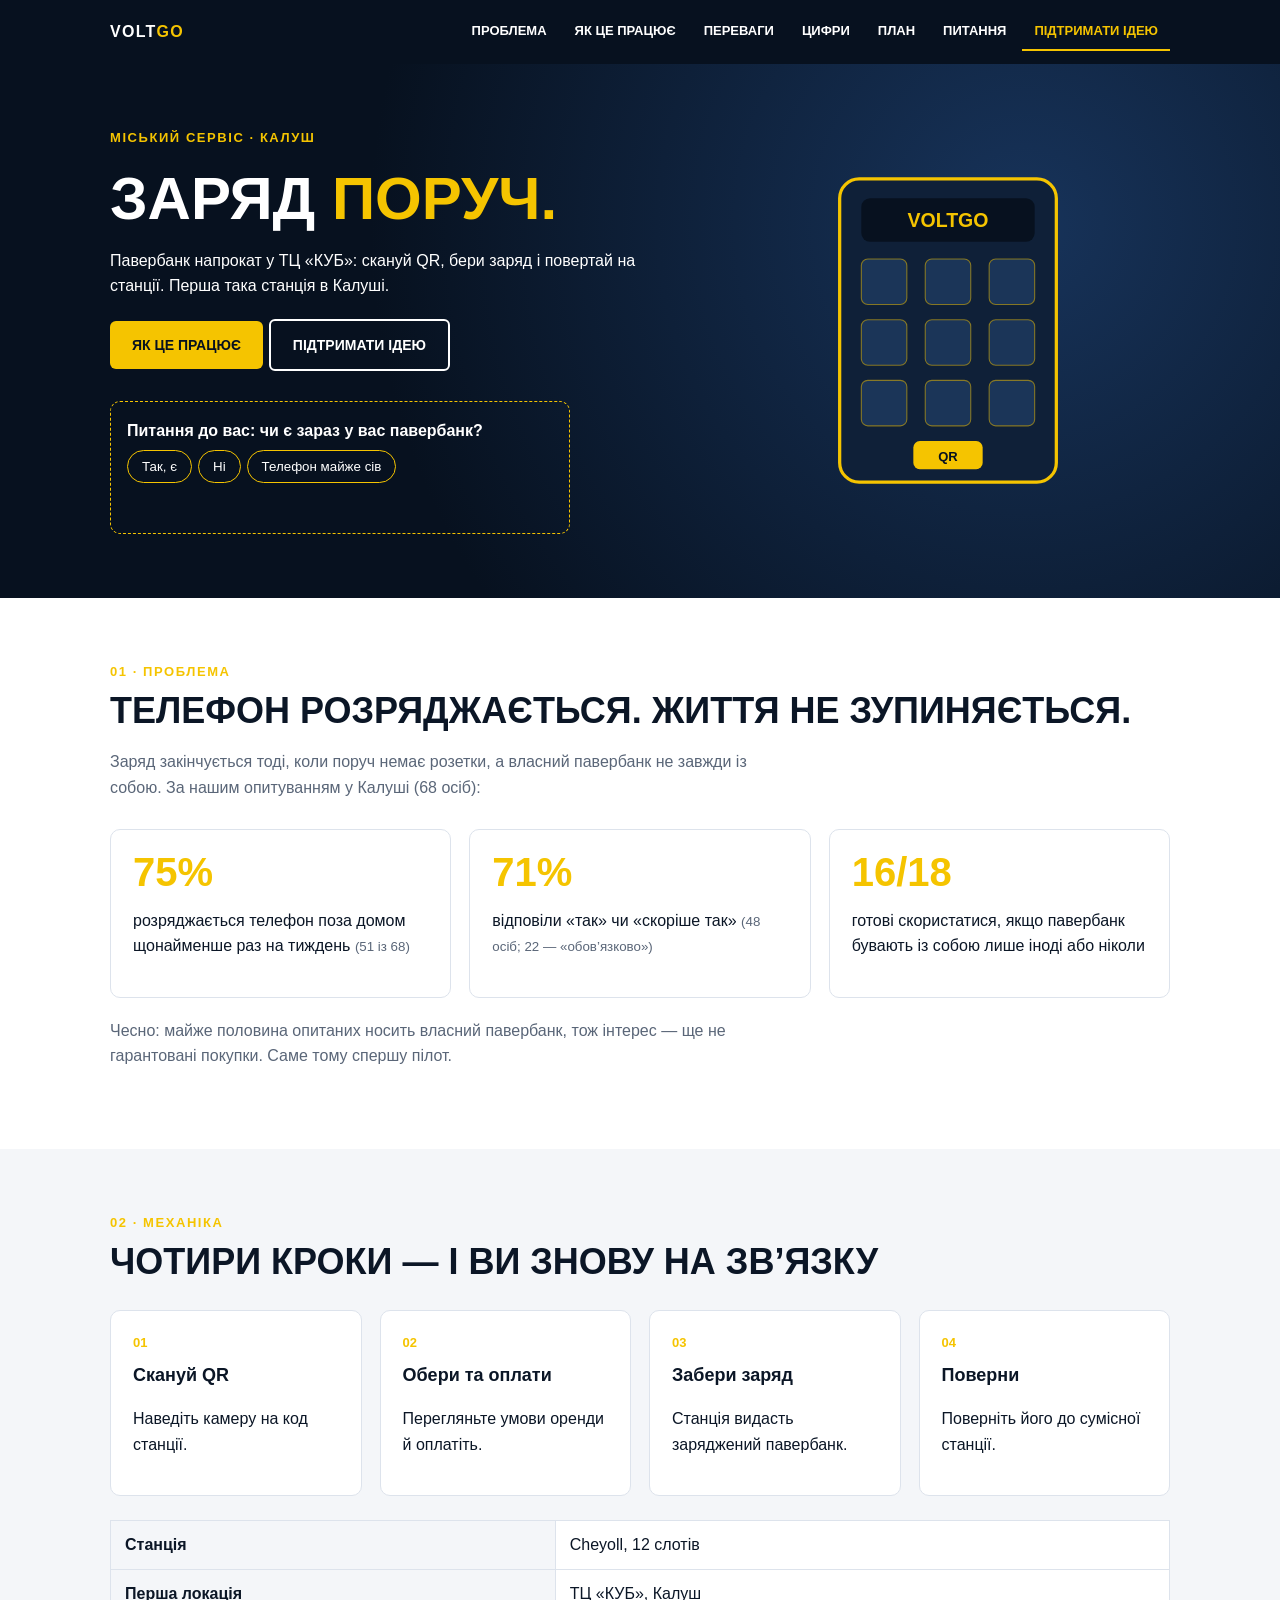
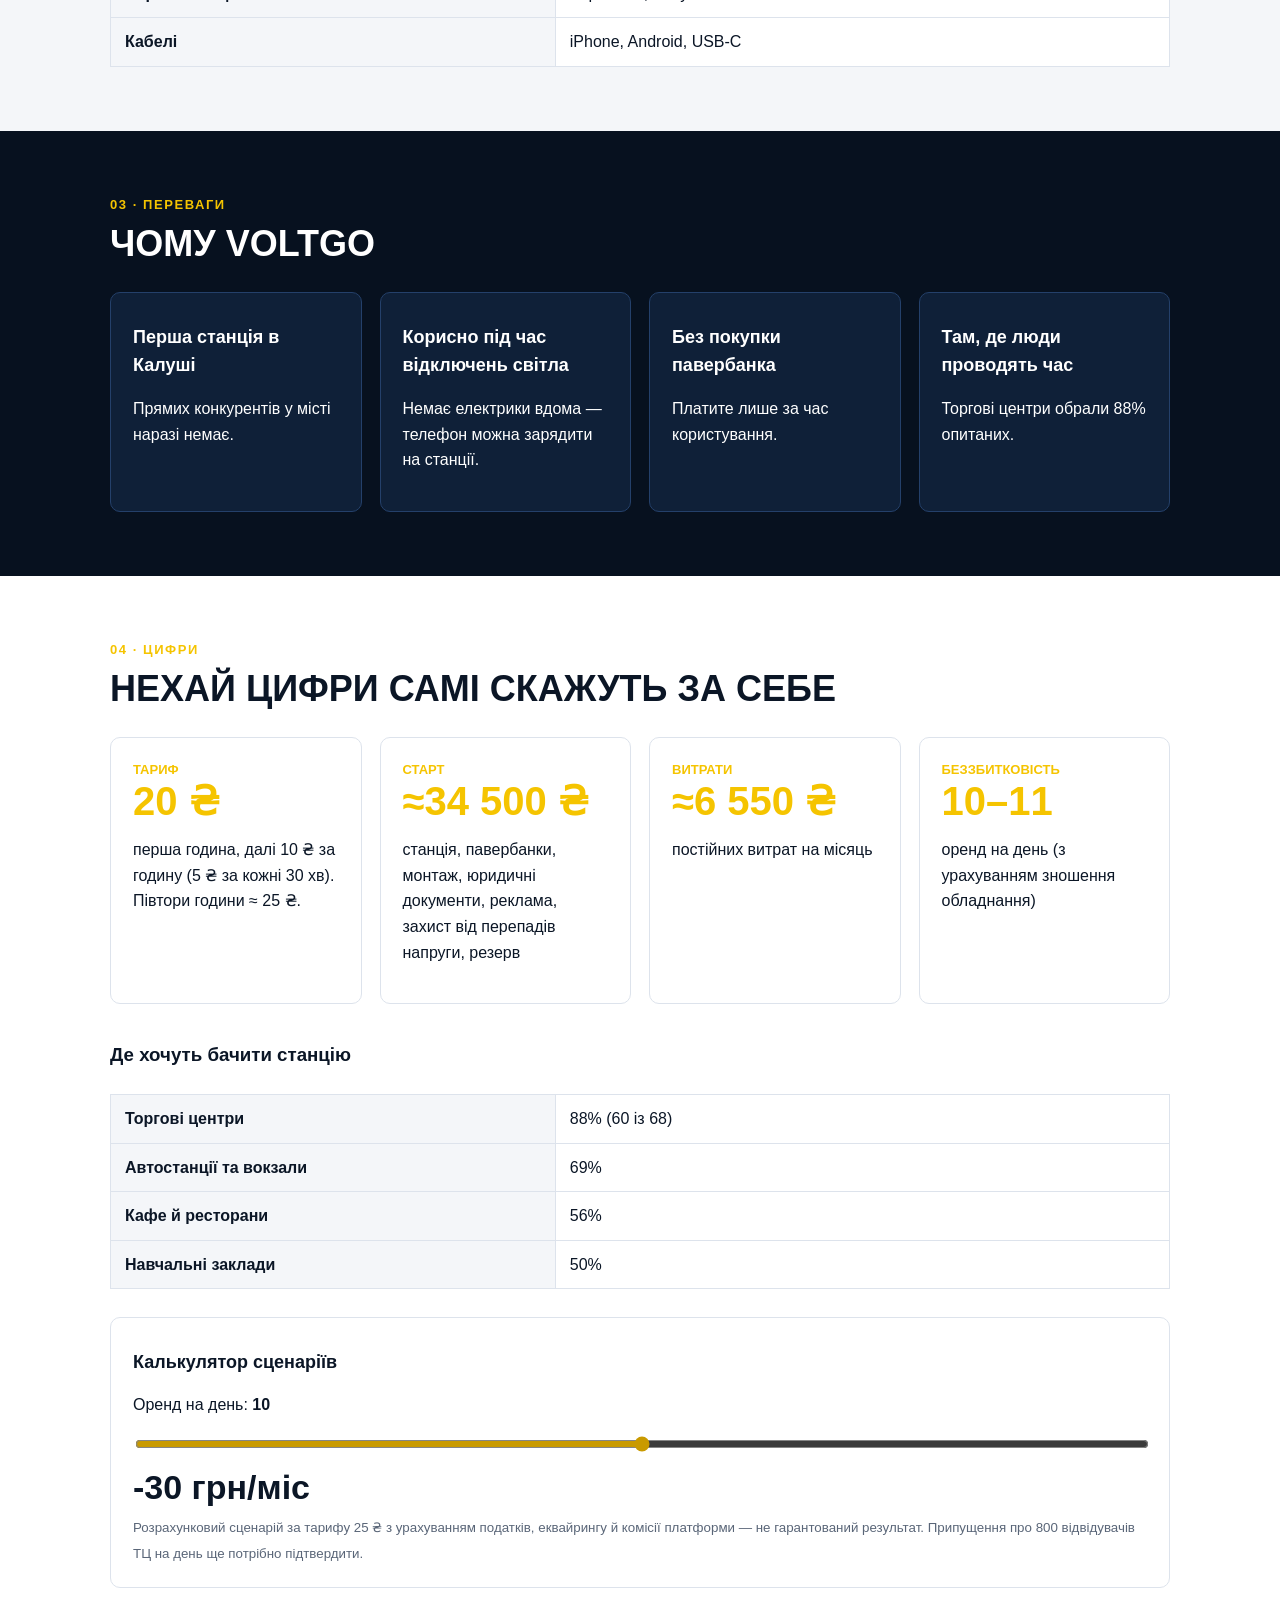
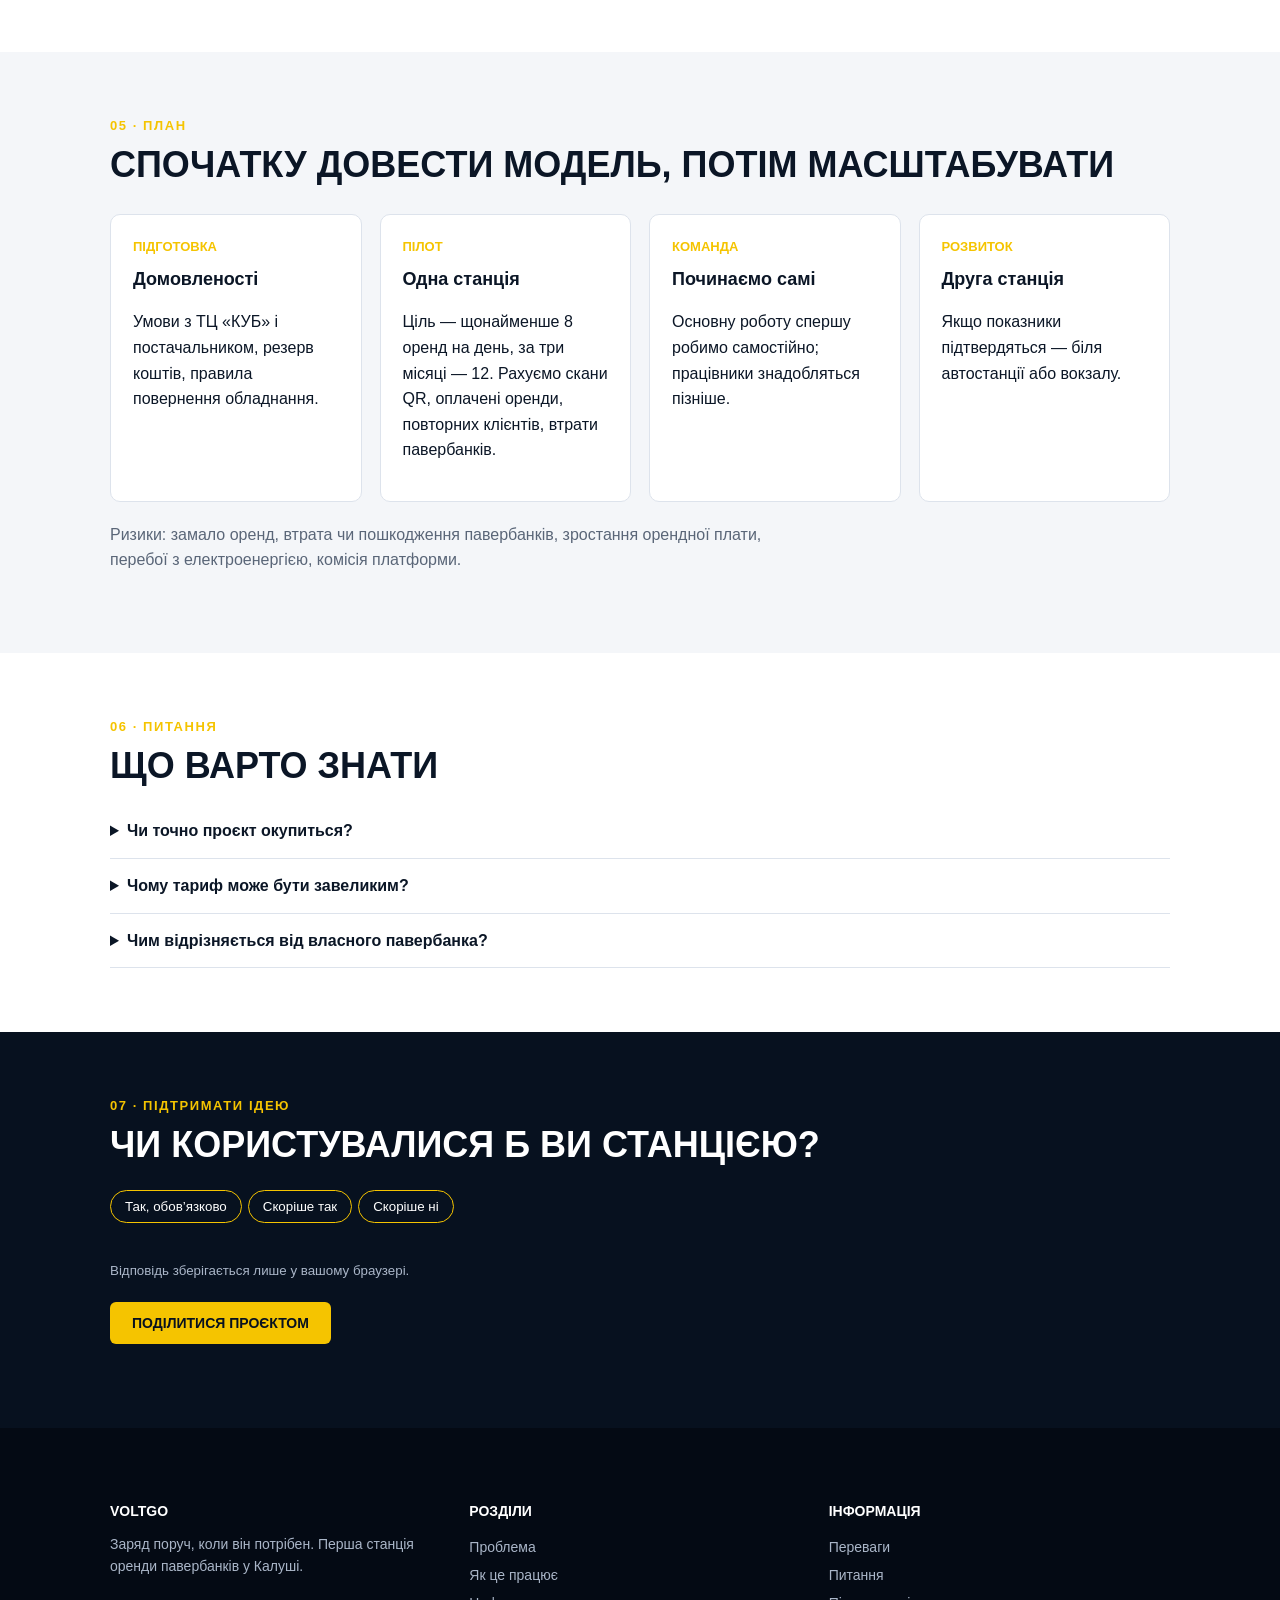
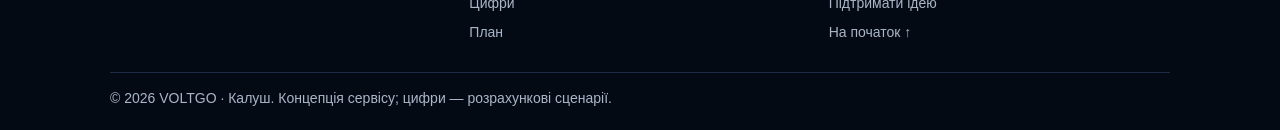
==== commit dceef00e: "Add files via upload" ====
--- a/index.html
+++ b/index.html
@@ -1,161 +1,71 @@
-<!DOCTYPE html>
-<html lang="uk">
-<head>
-  <meta charset="UTF-8">
-  <meta name="viewport" content="width=device-width, initial-scale=1.0">
-  <meta name="theme-color" content="#07111f">
-  <meta name="description" content="VOLTGO — оренда павербанків у Калуші. Заряд поруч, коли він потрібен.">
-  <title>VOLTGO — Заряд поруч</title>
-  <link rel="preconnect" href="https://fonts.googleapis.com">
-  <link rel="preconnect" href="https://fonts.gstatic.com" crossorigin>
-  <link href="https://fonts.googleapis.com/css2?family=DM+Sans:wght@400;500;600;700&family=Space+Grotesk:wght@500;600;700&display=swap" rel="stylesheet">
-  <link rel="stylesheet" href="style.css">
-</head>
-<body>
-  <div class="noise" aria-hidden="true"></div>
-  <header class="site-header">
-    <a class="logo" href="#home" aria-label="VOLTGO — на головну"><span class="logo-mark">V</span> VOLTGO<span class="logo-dot">.</span></a>
-    <button class="menu-toggle" aria-label="Відкрити меню" aria-expanded="false">☰</button>
-    <nav class="nav">
-      <a href="#how">Як це працює</a>
-      <a href="#why">Переваги</a>
-      <a href="#numbers">Цифри</a>
-      <a href="#plan">План</a>
-      <a class="nav-cta" href="#contact">Підтримати ідею <span>↗</span></a>
-    </nav>
-  </header>
+<!doctype html>
+<html lang="uk"><head><meta charset="utf-8"><meta name="viewport" content="width=device-width,initial-scale=1">
+<title>VOLTGO — Заряд поруч | Оренда павербанків у Калуші</title>
+<meta name="description" content="VOLTGO — перша в Калуші станція оренди павербанків. Заряд поруч, коли він потрібен.">
+<meta name="theme-color" content="#07111f"><link rel="icon" href="assets/favicon.svg" type="image/svg+xml"><link rel="stylesheet" href="css/style.css"></head>
+<body id="home">
+<header><div class="w"><a class="logo" href="#home">VOLT<b>GO</b></a><button id="bg" aria-label="Меню">☰</button>
+<nav id="nav"><a href="#problem">Проблема</a><a href="#how">Як це працює</a><a href="#why">Переваги</a><a href="#numbers">Цифри</a><a href="#plan">План</a><a href="#faq">Питання</a><a href="#support">Підтримати ідею</a></nav></div></header>
+<main>
+<div class="hero"><div class="w"><div>
+<div class="kick">Міський сервіс · Калуш</div>
+<h1>Заряд <span>поруч.</span></h1>
+<p>Павербанк напрокат у ТЦ «КУБ»: скануй QR, бери заряд і повертай на станції. Перша така станція в Калуші.</p>
+<a class="btn" href="#how">Як це працює</a><a class="btn o" href="#support">Підтримати ідею</a>
+<div class="q"><b>Питання до вас: чи є зараз у вас павербанк?</b><br>
+<button data-a="yes">Так, є</button><button data-a="no">Ні</button><button data-a="low">Телефон майже сів</button><p class="qa"></p></div>
+</div><img src="assets/station.svg" alt="Станція Cheyoll на 12 слотів"></div></div>
 
-  <main>
-    <section class="hero section" id="home">
-      <div class="hero-copy">
-        <div class="eyebrow"><span class="pulse"></span> Міський сервіс · Калуш</div>
-        <h1>Заряд<br><span class="gradient-text">поруч.</span></h1>
-        <p class="hero-lead">Забудь про розряджений телефон у найневдаліший момент. Візьми павербанк напрокат — і продовжуй свій день.</p>
-        <div class="hero-actions">
-          <a class="button button-primary" href="#how">Як це працює <span>↓</span></a>
-          <a class="text-link" href="#idea">Дізнатися про проєкт <span>↗</span></a>
-        </div>
-        <div class="hero-proof">
-          <div class="proof-icon">⚡</div>
-          <div><strong>VOLTGO</strong><small>Ідея сервісу оренди павербанків у Калуші</small></div>
-        </div>
-      </div>
-      <div class="hero-visual" aria-label="Ілюстрація станції заряджання VOLTGO">
-        <div class="orbit orbit-one"></div><div class="orbit orbit-two"></div>
-        <div class="floating-label label-top">POWER ON <span>●</span></div>
-        <div class="station">
-          <div class="station-top"><span class="station-brand">VOLTGO<span>.</span></span><span class="station-status"><i></i> ONLINE</span></div>
-          <div class="station-screen"><div class="qr-pattern"><b></b><b></b><b></b><b></b><b></b><b></b><b></b><b></b><b></b></div><div><small>SCAN TO RENT</small><strong>Заряджайся<br>на ходу</strong></div></div>
-          <div class="slots">
-            <i></i><i></i><i></i><i></i><i></i><i></i><i></i><i></i><i></i><i></i><i></i><i></i>
-          </div>
-          <div class="station-bottom"><span>12 POWERBANKS</span><span>● ● ●</span></div>
-        </div>
-        <div class="floating-label label-bottom"><span class="bolt">ϟ</span> 20–25 грн <small>за потреби</small></div>
-        <div class="spark spark-a">✦</div><div class="spark spark-b">✧</div>
-      </div>
-      <a class="scroll-hint" href="#problem"><span></span> Гортай вниз</a>
-    </section>
+<section id="problem"><div class="w"><div class="kick">01 · Проблема</div><h2>Телефон розряджається. Життя не зупиняється.</h2>
+<p class="sub">Заряд закінчується тоді, коли поруч немає розетки, а власний павербанк не завжди із собою. За нашим опитуванням у Калуші (68 осіб):</p>
+<div class="g"><div class="c"><div class="n">75%</div><p>розряджається телефон поза домом щонайменше раз на тиждень <small>(51 із 68)</small></p></div>
+<div class="c"><div class="n">71%</div><p>відповіли «так» чи «скоріше так» <small>(48 осіб; 22 — «обов’язково»)</small></p></div>
+<div class="c"><div class="n">16/18</div><p>готові скористатися, якщо павербанк бувають із собою лише іноді або ніколи</p></div></div>
+<p class="sub" style="margin-top:20px">Чесно: майже половина опитаних носить власний павербанк, тож інтерес — ще не гарантовані покупки. Саме тому спершу пілот.</p></div></section>
 
-    <section class="section problem-section" id="problem">
-      <div class="section-kicker">01 / ПРОБЛЕМА</div>
-      <div class="section-heading">
-        <h2>Телефон розряджається.<br><span class="muted">Життя не зупиняється.</span></h2>
-        <p>Знайома ситуація: ти в дорозі, на навчанні чи у справах — і заряд падає до нуля. Розетки поруч немає, а власний павербанк не завжди із собою.</p>
-      </div>
-      <div class="stat-grid">
-        <article class="stat-card stat-featured"><span class="stat-label">Результат опитування</span><strong class="stat-number">75<span>%</span></strong><p>опитаних калушан стикаються з розрядженим телефоном поза домом щонайменше раз на тиждень.</p><span class="stat-foot">51 із 68 респондентів</span></article>
-        <article class="stat-card"><span class="stat-label">Навіть із павербанком</span><strong class="stat-number">20<span>/32</span></strong><p>людей, які завжди носять власний павербанк, усе одно хотіли б користуватися станцією.</p></article>
-        <article class="stat-card"><span class="stat-label">Потенційний попит</span><strong class="stat-number">89<span>%</span></strong><p>тих, хто рідко носить павербанк або не має його, готові спробувати сервіс.</p></article>
-      </div>
-      <p class="source-note">Джерело: власне опитування в Калуші, 68 людей, 8–9 листопада 2026 року.</p>
-    </section>
+<section id="how" class="alt"><div class="w"><div class="kick">02 · Механіка</div><h2>Чотири кроки — і ви знову на зв’язку</h2>
+<div class="g"><div class="c"><div class="step">01</div><h3>Скануй QR</h3><p>Наведіть камеру на код станції.</p></div>
+<div class="c"><div class="step">02</div><h3>Обери та оплати</h3><p>Перегляньте умови оренди й оплатіть.</p></div>
+<div class="c"><div class="step">03</div><h3>Забери заряд</h3><p>Станція видасть заряджений павербанк.</p></div>
+<div class="c"><div class="step">04</div><h3>Поверни</h3><p>Поверніть його до сумісної станції.</p></div></div>
+<table><tr><td>Станція</td><td>Cheyoll, 12 слотів</td></tr><tr><td>Перша локація</td><td>ТЦ «КУБ», Калуш</td></tr><tr><td>Кабелі</td><td>iPhone, Android, USB-C</td></tr></table></div></section>
 
-    <section class="section idea-section" id="idea">
-      <div class="section-kicker">02 / РІШЕННЯ</div>
-      <div class="idea-layout">
-        <div><h2>Павербанк напрокат.<br><span class="gradient-text">Свобода руху.</span></h2><p class="section-text">VOLTGO — це мережа компактних станцій, у яких можна швидко взяти заряджений павербанк, скористатися ним і повернути в будь-яку станцію мережі.</p><div class="idea-note"><span>ϟ</span><p><b>Одна проста ідея:</b> не купувати павербанк заздалегідь, а мати доступ до нього саме тоді, коли він потрібен.</p></div></div>
-        <div class="phone-card">
-          <div class="phone"><div class="phone-notch"></div><div class="phone-content"><div class="phone-brand">VOLTGO<span>.</span></div><div class="phone-greeting">Привіт! 👋</div><div class="phone-title">Знайди заряд<br>поруч із собою</div><div class="map-mini"><span class="map-road road-a"></span><span class="map-road road-b"></span><span class="map-pin">ϟ</span><span class="map-dot"></span></div><div class="rent-button">СКАНУВАТИ QR <span>↗</span></div><small>Швидко · Просто · Зручно</small></div></div>
-          <div class="phone-caption"><span class="caption-dot"></span> Сервіс у кілька дотиків</div>
-        </div>
-      </div>
-    </section>
+<section id="why" class="dk"><div class="w"><div class="kick">03 · Переваги</div><h2>Чому VOLTGO</h2>
+<div class="g"><div class="c"><h3>Перша станція в Калуші</h3><p>Прямих конкурентів у місті наразі немає.</p></div>
+<div class="c"><h3>Корисно під час відключень світла</h3><p>Немає електрики вдома — телефон можна зарядити на станції.</p></div>
+<div class="c"><h3>Без покупки павербанка</h3><p>Платите лише за час користування.</p></div>
+<div class="c"><h3>Там, де люди проводять час</h3><p>Торгові центри обрали 88% опитаних.</p></div></div></div></section>
 
-    <section class="section how-section" id="how">
-      <div class="section-kicker">03 / МЕХАНІКА</div>
-      <div class="section-heading"><h2>Чотири кроки —<br><span class="muted">і ти знову на зв’язку.</span></h2><p>Процес оренди має бути настільки простим, щоб ним можна було скористатися за хвилину.</p></div>
-      <div class="steps-grid">
-        <article class="step-card"><span class="step-num">01</span><div class="step-icon">▦</div><h3>Скануй QR</h3><p>Наведи камеру телефона на код станції.</p></article>
-        <article class="step-card"><span class="step-num">02</span><div class="step-icon">₴</div><h3>Оплати оренду</h3><p>Переглянь тариф і оплати карткою.</p></article>
-        <article class="step-card"><span class="step-num">03</span><div class="step-icon">ϟ</div><h3>Забери заряд</h3><p>Станція відкриє комірку із зарядженим павербанком.</p></article>
-        <article class="step-card"><span class="step-num">04</span><div class="step-icon">↩</div><h3>Поверни зручно</h3><p>Поверни пристрій у будь-яку станцію мережі.</p></article>
-      </div>
-      <div class="compatibility"><span>У комплекті три кабелі:</span><b>iPhone</b><i></i><b>Android</b><i></i><b>USB-C</b></div>
-    </section>
+<section id="numbers"><div class="w"><div class="kick">04 · Цифри</div><h2>Нехай цифри самі скажуть за себе</h2>
+<div class="g"><div class="c"><div class="step">ТАРИФ</div><div class="n">20 ₴</div><p>перша година, далі 10 ₴ за годину (5 ₴ за кожні 30 хв). Півтори години ≈ 25 ₴.</p></div>
+<div class="c"><div class="step">СТАРТ</div><div class="n">≈34 500 ₴</div><p>станція, павербанки, монтаж, юридичні документи, реклама, захист від перепадів напруги, резерв</p></div>
+<div class="c"><div class="step">ВИТРАТИ</div><div class="n">≈6 550 ₴</div><p>постійних витрат на місяць</p></div>
+<div class="c"><div class="step">БЕЗЗБИТКОВІСТЬ</div><div class="n">10–11</div><p>оренд на день (з урахуванням зношення обладнання)</p></div></div>
+<h3 style="margin-top:36px">Де хочуть бачити станцію</h3>
+<table><tr><td>Торгові центри</td><td>88% (60 із 68)</td></tr><tr><td>Автостанції та вокзали</td><td>69%</td></tr><tr><td>Кафе й ресторани</td><td>56%</td></tr><tr><td>Навчальні заклади</td><td>50%</td></tr></table>
+<div class="c" style="margin-top:28px"><h3>Калькулятор сценаріїв</h3><p>Оренд на день: <b id="rv"></b></p><input id="rent" type="range" min="0" max="20" value="10" aria-label="Оренд на день"><div id="profit" class="res"></div>
+<small>Розрахунковий сценарій за тарифу 25 ₴ з урахуванням податків, еквайрингу й комісії платформи — не гарантований результат. Припущення про 800 відвідувачів ТЦ на день ще потрібно підтвердити.</small></div></div></section>
 
-    <section class="section unique-section" id="why">
-      <div class="section-kicker">04 / УНІКАЛЬНІСТЬ</div>
-      <div class="unique-panel">
-        <div class="unique-copy"><span class="eyebrow dark-eyebrow">ВІЛЬНА НІША В КАЛУШІ</span><h2>Ми не створюємо<br>ще один павербанк.<br><span>Ми створюємо сервіс.</span></h2><p>У Калуші такого сервісу поки немає. Це можливість першими познайомити місто з новим форматом заряджання та перевірити попит на локальному ринку.</p></div>
-        <div class="unique-points"><div><span>01</span><p><b>Локальний старт</b><small>Починаємо з однієї станції в Калуші.</small></p></div><div><span>02</span><p><b>Зручна локація</b><small>Перший кандидат — ТРЦ «КУБ» поруч з автостанцією.</small></p></div><div><span>03</span><p><b>Розширення мережі</b><small>Після перевірки моделі — нові точки в місті та інших громадах.</small></p></div></div>
-      </div>
-    </section>
+<section id="plan" class="alt"><div class="w"><div class="kick">05 · План</div><h2>Спочатку довести модель, потім масштабувати</h2>
+<div class="g"><div class="c"><div class="step">ПІДГОТОВКА</div><h3>Домовленості</h3><p>Умови з ТЦ «КУБ» і постачальником, резерв коштів, правила повернення обладнання.</p></div>
+<div class="c"><div class="step">ПІЛОТ</div><h3>Одна станція</h3><p>Ціль — щонайменше 8 оренд на день, за три місяці — 12. Рахуємо скани QR, оплачені оренди, повторних клієнтів, втрати павербанків.</p></div>
+<div class="c"><div class="step">КОМАНДА</div><h3>Починаємо самі</h3><p>Основну роботу спершу робимо самостійно; працівники знадобляться пізніше.</p></div>
+<div class="c"><div class="step">РОЗВИТОК</div><h3>Друга станція</h3><p>Якщо показники підтвердяться — біля автостанції або вокзалу.</p></div></div>
+<p class="sub" style="margin-top:20px">Ризики: замало оренд, втрата чи пошкодження павербанків, зростання орендної плати, перебої з електроенергією, комісія платформи.</p></div></section>
 
-    <section class="section market-section" id="market">
-      <div class="section-kicker">05 / РИНОК</div>
-      <div class="section-heading"><h2>Це вже працює<br><span class="muted">в інших містах світу.</span></h2><p>Модель оренди павербанків довела свою життєздатність на великих ринках. VOLTGO адаптує її до потреб Калуша.</p></div>
-      <div class="market-grid">
-        <article class="market-card"><span class="country">УКРАЇНА</span><h3>Power Now</h3><strong>500<span>+</span></strong><p>станцій за даними, наведеними в матеріалах проєкту. Сервіс розвивався у великих містах України.</p></article>
-        <article class="market-card market-highlight"><span class="country">ЯПОНІЯ</span><h3>ChargeSPOT</h3><strong>≈60 000</strong><p>станцій у мережі, зокрема в магазинах, на вокзалах і в метро.</p></article>
-        <article class="market-card"><span class="country">КИТАЙ</span><h3>Laidian та інші</h3><strong>Масштаб</strong><p>У великих містах оренда павербанків стала звичною послугою в кафе й громадських просторах.</p></article>
-      </div>
-      <p class="source-note">Довідкові дані з початкової презентації VOLTGO; частина показників потребує актуальної перевірки перед публічним використанням.</p>
-    </section>
+<section id="faq"><div class="w"><div class="kick">06 · Питання</div><h2>Що варто знати</h2>
+<details><summary>Чи точно проєкт окупиться?</summary><p>Ні, гарантувати це до пілоту не можна. Тому спершу тестуємо одну станцію й збираємо реальні показники.</p></details>
+<details><summary>Чому тариф може бути завеликим?</summary><p>51% опитаних вважають прийнятною ціну до 20 ₴, тому обрано ступінчастий тариф: 20 ₴ за першу годину, далі 10 ₴.</p></details>
+<details><summary>Чим відрізняється від власного павербанка?</summary><p>Його не треба купувати, заряджати й носити з собою — достатньо знайти станцію.</p></details></div></section>
 
-    <section class="section audience-section" id="numbers">
-      <div class="section-kicker">06 / АУДИТОРІЯ ТА ЕКОНОМІКА</div>
-      <div class="section-heading"><h2>Починаємо з цифр.<br><span class="muted">Зростаємо на фактах.</span></h2><p>Першу станцію плануємо розмістити там, де перетинаються потоки покупців і пасажирів.</p></div>
-      <div class="numbers-layout">
-        <div class="location-card"><span class="card-overline">ДЕ ХОЧУТЬ БАЧИТИ СТАНЦІЮ</span><div class="bar-row"><div><span>Торгові центри</span><b>88%</b></div><div class="bar-track"><i style="width:88%"></i></div></div><div class="bar-row"><div><span>Автостанція / вокзал</span><b>69%</b></div><div class="bar-track"><i style="width:69%"></i></div></div><div class="bar-row"><div><span>Кафе та ресторани</span><b>56%</b></div><div class="bar-track"><i style="width:56%"></i></div></div><div class="bar-row"><div><span>Навчальні заклади</span><b>50%</b></div><div class="bar-track"><i style="width:50%"></i></div></div><p class="source-note">Можна було обрати кілька варіантів. Опитування, 68 людей.</p></div>
-        <div class="price-card"><span class="card-overline">ПРОСТИЙ ТАРИФ</span><strong>20 <small>грн</small></strong><p>за першу годину</p><div class="price-divider"></div><div class="price-line"><span>Кожна наступна година</span><b>10 грн</b></div><div class="price-line"><span>Доба</span><b>100 грн</b></div><div class="price-badge">Оплата лише за час користування</div></div>
-      </div>
-      <div class="finance-strip"><div><span>Стартові вкладення</span><b>34 500 грн</b></div><div><span>Щомісячні витрати</span><b>6 552 грн</b></div><div><span>Орієнтир беззбитковості</span><b>10–13 <small>оренд/день</small></b></div></div>
-      <p class="source-note">Фінансові показники — попередня модель з початкової презентації. Фактичні результати залежатимуть від умов оренди, комісій, податків і кількості оренд.</p>
-    </section>
-
-    <section class="section community-section">
-      <div class="section-kicker">07 / КОРИСТЬ МІСТУ</div>
-      <div class="section-heading"><h2>Більше, ніж зарядка.</h2><p>VOLTGO може стати невеликою, але корисною частиною міської інфраструктури.</p></div>
-      <div class="benefit-grid"><article><span>ϟ</span><h3>Зв’язок у потрібний момент</h3><p>Під час перебоїв з електроенергією заряджений телефон допомагає залишатися на зв’язку.</p></article><article><span>₴</span><h3>Доступність</h3><p>Не потрібно купувати окремий павербанк заради рідкісних ситуацій — можна орендувати його за потреби.</p></article><article><span>↻</span><h3>Відповідальне використання</h3><p>Обслуговування, ремонт кабелів і передача зношених акумуляторів на переробку.</p></article></div>
-    </section>
-
-    <section class="section plan-section" id="plan">
-      <div class="section-kicker">08 / ПЛАН РЕАЛІЗАЦІЇ</div>
-      <div class="section-heading"><h2>Не поспішати масштабуватися.<br><span class="muted">Спочатку — довести модель.</span></h2></div>
-      <div class="timeline"><article><span class="timeline-point">01</span><div><small>ПІДГОТОВКА</small><h3>Домовленості та запуск</h3><p>Узгодити місце з ТРЦ «КУБ», обрати обладнання, підготувати юридичні й технічні питання.</p></div></article><article><span class="timeline-point">02</span><div><small>ПЕРШІ 2 ТИЖНІ</small><h3>Пілотний період</h3><p>Перевірити попит, порахувати відвідувачів і протестувати тарифи. Початкова ціль — від 8 клієнтів на день.</p></div></article><article><span class="timeline-point">03</span><div><small>ПІСЛЯ ПЕРЕВІРКИ</small><h3>Друга станція</h3><p>Якщо перша точка показує стабільний результат, відкрити ще одну локацію в іншій частині міста.</p></div></article><article><span class="timeline-point">04</span><div><small>МАСШТАБУВАННЯ</small><h3>Розвиток мережі</h3><p>Після підтвердження економіки — вихід до інших торгових центрів і громад.</p></div></article></div>
-    </section>
-
-    <section class="section faq-section">
-      <div class="section-kicker">09 / ЗАПИТАННЯ</div>
-      <div class="faq-layout"><div><h2>Що варто<br><span class="muted">знати?</span></h2><p class="section-text">Коротко відповідаємо на головні питання про VOLTGO.</p></div><div class="faq-list">
-        <details><summary>Чому в розрахунках лише 32%, якщо 70% готові користуватися?</summary><p>70,6% відповіли «так» або «скоріше так». Для обережнішого прогнозу в початковій моделі використано частку тих, хто відповів упевнене «так» — 32,4%.</p></details>
-        <details><summary>Чи точно проєкт окупиться?</summary><p>Гарантувати окупність до пілоту не можна. Саме тому спершу планується тест однієї станції, щоб перевірити реальний попит і витрати.</p></details>
-        <details><summary>Що буде, якщо павербанк не повернуть?</summary><p>Планується механізм фінансового забезпечення оренди та облік пристроїв. Остаточні умови мають бути погоджені з оператором платформи й юристом.</p></details>
-        <details><summary>Що буде під час відключення світла?</summary><p>У початковому плані передбачено резервне живлення станції та вибір локації з резервним електропостачанням.</p></details>
-        <details><summary>Чим VOLTGO відрізняється від великих мереж?</summary><p>VOLTGO починає як локальний сервіс у Калуші: з однієї точки, перевірки попиту й поступового розширення.</p></details>
-      </div></div>
-    </section>
-
-    <section class="final-cta section" id="contact">
-      <div class="cta-glow"></div><div class="section-kicker">VOLTGO / КАЛУШ</div>
-      <h2>Твій день не має<br>зупинятися через <span class="gradient-text">1%.</span></h2>
-      <p>VOLTGO — заряд поруч, коли він потрібен.</p>
-      <a class="button button-primary" href="#home">На початок <span>↑</span></a>
-      <div class="footer-brand">VOLTGO<span>.</span></div>
-      <small class="copyright">Концепція сервісу оренди павербанків · Калуш · 2026</small>
-    </section>
-  </main>
-  <script src="script.js"></script>
-</body>
-</html>
+<section id="support" class="dk"><div class="w"><div class="kick">07 · Підтримати ідею</div><h2>Чи користувалися б ви станцією?</h2>
+<div class="poll"><button>Так, обов’язково</button><button>Скоріше так</button><button>Скоріше ні</button></div><p id="pmsg" class="qa"></p>
+<small class="sub">Відповідь зберігається лише у вашому браузері.</small>
+<p><button class="btn" id="share">Поділитися проєктом</button><span id="contacts"></span></p></div></section>
+</main>
+<footer><div class="w"><div class="g"><div><h4>VOLTGO</h4>Заряд поруч, коли він потрібен. Перша станція оренди павербанків у Калуші.</div>
+<div><h4>Розділи</h4><a href="#problem">Проблема</a><a href="#how">Як це працює</a><a href="#numbers">Цифри</a><a href="#plan">План</a></div>
+<div><h4>Інформація</h4><a href="#why">Переваги</a><a href="#faq">Питання</a><a href="#support">Підтримати ідею</a><a href="#home">На початок ↑</a></div></div>
+<div class="cp">© 2026 VOLTGO · Калуш. Концепція сервісу; цифри — розрахункові сценарії.</div></div></footer>
+<script src="js/config.js"></script><script src="js/main.js"></script>
+</body></html>
--- a/css/style.css
+++ b/css/style.css
@@ -0,0 +1,35 @@
+:root{--bg:#07111f;--bg2:#0f2038;--ac:#f5c400;--tx:#0b1626;--mu:#5a6678;--ln:#dde3ec;--lt:#f4f6f9}
+*{box-sizing:border-box}html{scroll-behavior:smooth;scroll-padding-top:72px}
+body{margin:0;font:16px/1.6 Arial,Helvetica,sans-serif;color:var(--tx);background:#fff}
+a{color:inherit}.w{max-width:1100px;margin:0 auto;padding:0 20px}
+header{position:sticky;top:0;z-index:9;background:var(--bg);color:#fff}
+header .w{display:flex;align-items:center;justify-content:space-between;height:64px}
+.logo{font-weight:800;letter-spacing:.08em;text-decoration:none}.logo b{color:var(--ac)}
+nav{display:flex;gap:4px}nav a{padding:8px 12px;text-decoration:none;font-size:13px;font-weight:700;text-transform:uppercase;border-bottom:2px solid transparent}
+nav a:hover,nav a.on{color:var(--ac);border-color:var(--ac)}
+#bg{display:none;background:none;border:0;color:#fff;font-size:26px;cursor:pointer}
+.hero{background:radial-gradient(circle at 80% 30%,#17335a,var(--bg) 60%);color:#fff;padding:64px 0}
+.hero .w{display:grid;grid-template-columns:1.3fr 1fr;gap:40px;align-items:center}
+.kick{color:var(--ac);font-weight:700;letter-spacing:.12em;font-size:13px;text-transform:uppercase}
+h1{font-size:clamp(34px,6vw,60px);line-height:1.05;margin:.3em 0;text-transform:uppercase}h1 span{color:var(--ac)}
+.hero img{width:100%;max-width:260px;justify-self:center}
+.btn{display:inline-block;background:var(--ac);color:var(--bg);font-weight:800;text-transform:uppercase;font-size:14px;padding:13px 22px;border:0;border-radius:6px;text-decoration:none;cursor:pointer;margin:4px 6px 4px 0}
+.btn.o{background:none;color:inherit;border:2px solid currentColor}
+.q{margin-top:26px;padding:16px;border:1px dashed var(--ac);border-radius:10px;max-width:460px}
+.q button,.poll button{margin:6px 6px 0 0;padding:8px 14px;border-radius:20px;border:1px solid var(--ac);background:none;color:inherit;cursor:pointer}
+.q button:hover,.poll button:hover{background:var(--ac);color:var(--bg)}.qa{min-height:24px;margin:10px 0 0;color:var(--ac)}
+section{padding:64px 0}section.alt{background:var(--lt)}section.dk{background:var(--bg);color:#fff}
+h2{font-size:clamp(24px,4vw,36px);text-transform:uppercase;margin:.2em 0 .5em;line-height:1.15}
+.sub{color:var(--mu);max-width:680px}.dk .sub{color:#aab6c8}
+.g{display:grid;gap:18px;grid-template-columns:repeat(auto-fit,minmax(220px,1fr));margin-top:28px}
+.c{background:#fff;border:1px solid var(--ln);border-radius:10px;padding:22px;color:var(--tx)}.dk .c{background:var(--bg2);border-color:#24406a;color:#fff}
+.n{font-size:40px;font-weight:800;color:var(--ac);line-height:1}.alt .n{color:#b88f00}.c small{color:var(--mu)}.dk .c small{color:#aab6c8}
+.c h3{margin:.4em 0 .3em;font-size:18px}.step{font-weight:800;color:var(--ac);font-size:13px}
+table{width:100%;border-collapse:collapse;margin-top:24px;background:#fff}td{padding:11px 14px;border:1px solid var(--ln)}td:first-child{font-weight:700;width:42%;background:var(--lt)}
+input[type=range]{width:100%;accent-color:#c99a00}
+.res{font-size:34px;font-weight:800}.res.neg{color:#c0392b}.res.pos{color:#1e8e3e}
+details{border-bottom:1px solid var(--ln);padding:14px 0}summary{cursor:pointer;font-weight:700}details p{color:var(--mu);margin:.6em 0 0}
+footer{background:#040a14;color:#aab6c8;padding:44px 0 20px;font-size:14px}
+footer h4{color:#fff;text-transform:uppercase;margin:0 0 10px}footer a{display:block;text-decoration:none;padding:3px 0}footer a:hover{color:var(--ac)}
+.cp{border-top:1px solid #1b2b44;margin-top:26px;padding-top:14px}
+@media(max-width:860px){#bg{display:block}nav{display:none;position:absolute;top:64px;left:0;right:0;background:var(--bg);flex-direction:column;padding:8px 20px 16px}nav.open{display:flex}.hero .w{grid-template-columns:1fr}.hero img{max-width:180px}}
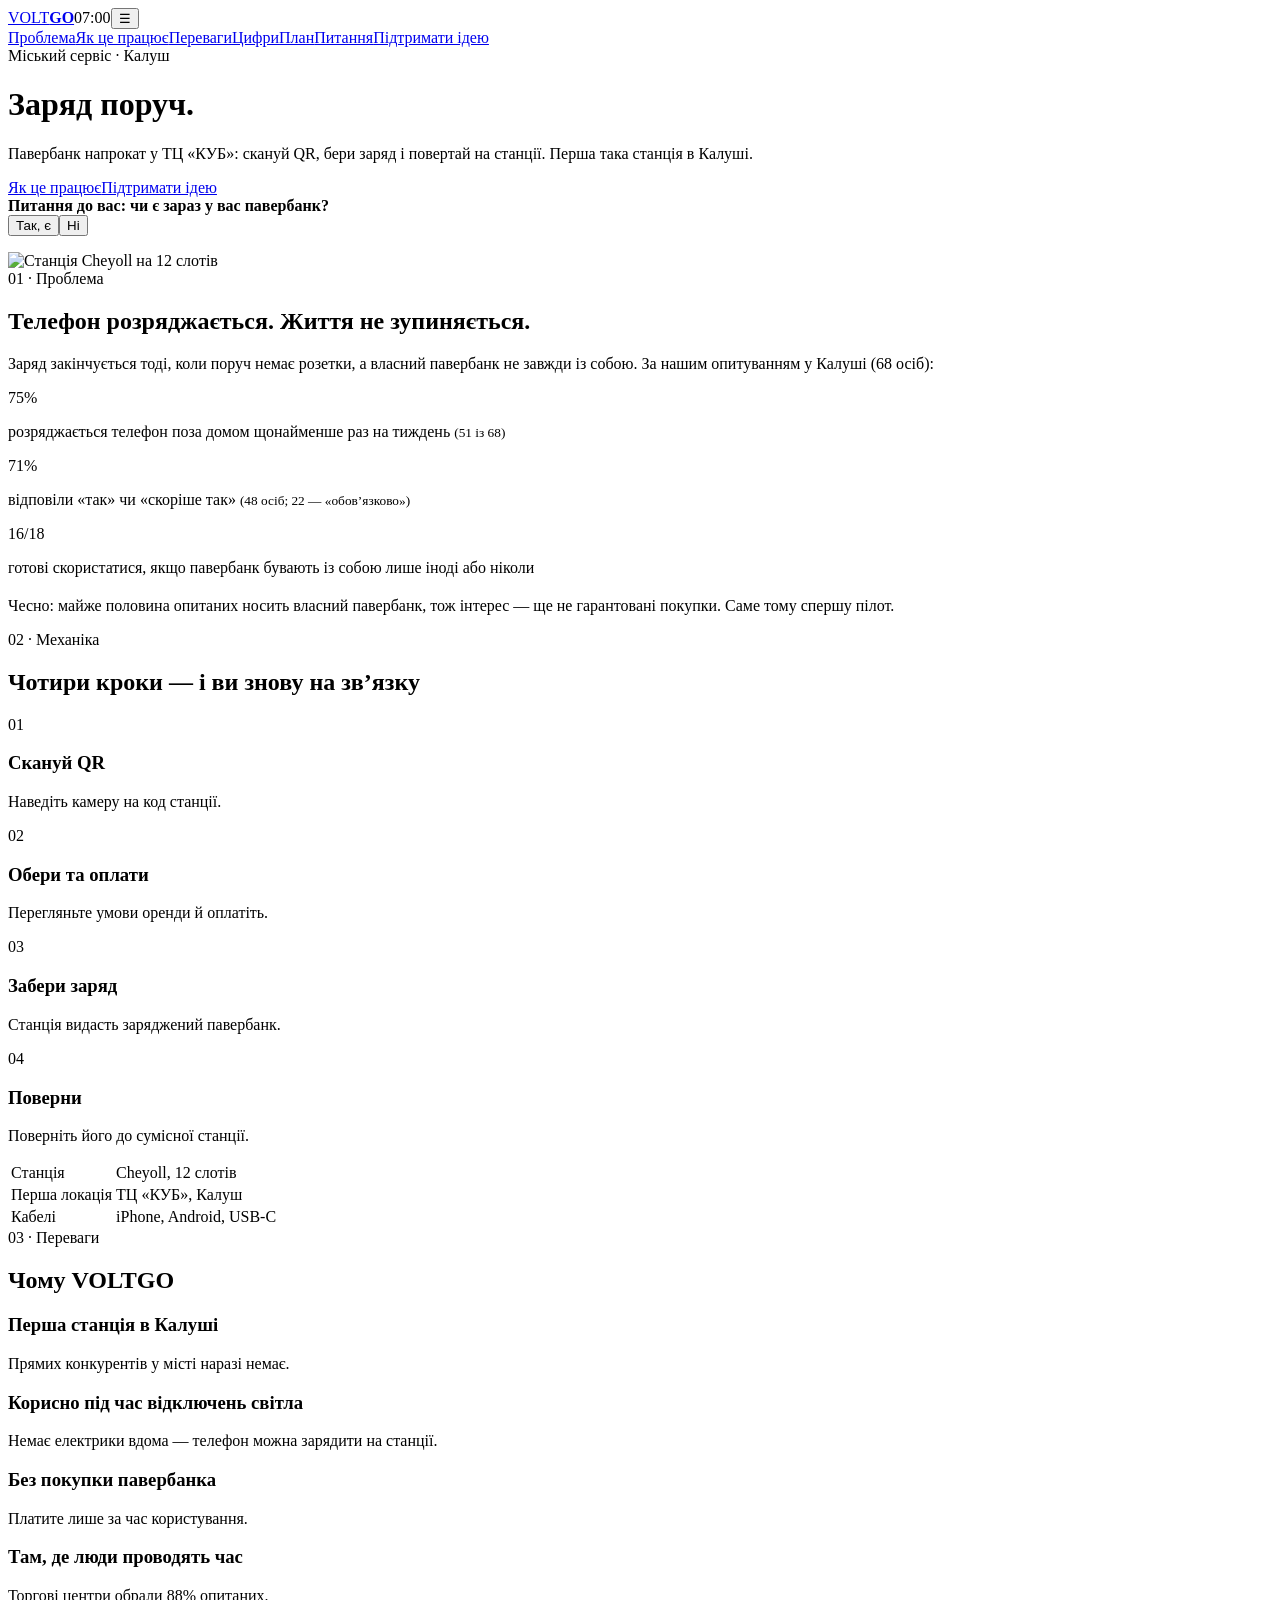
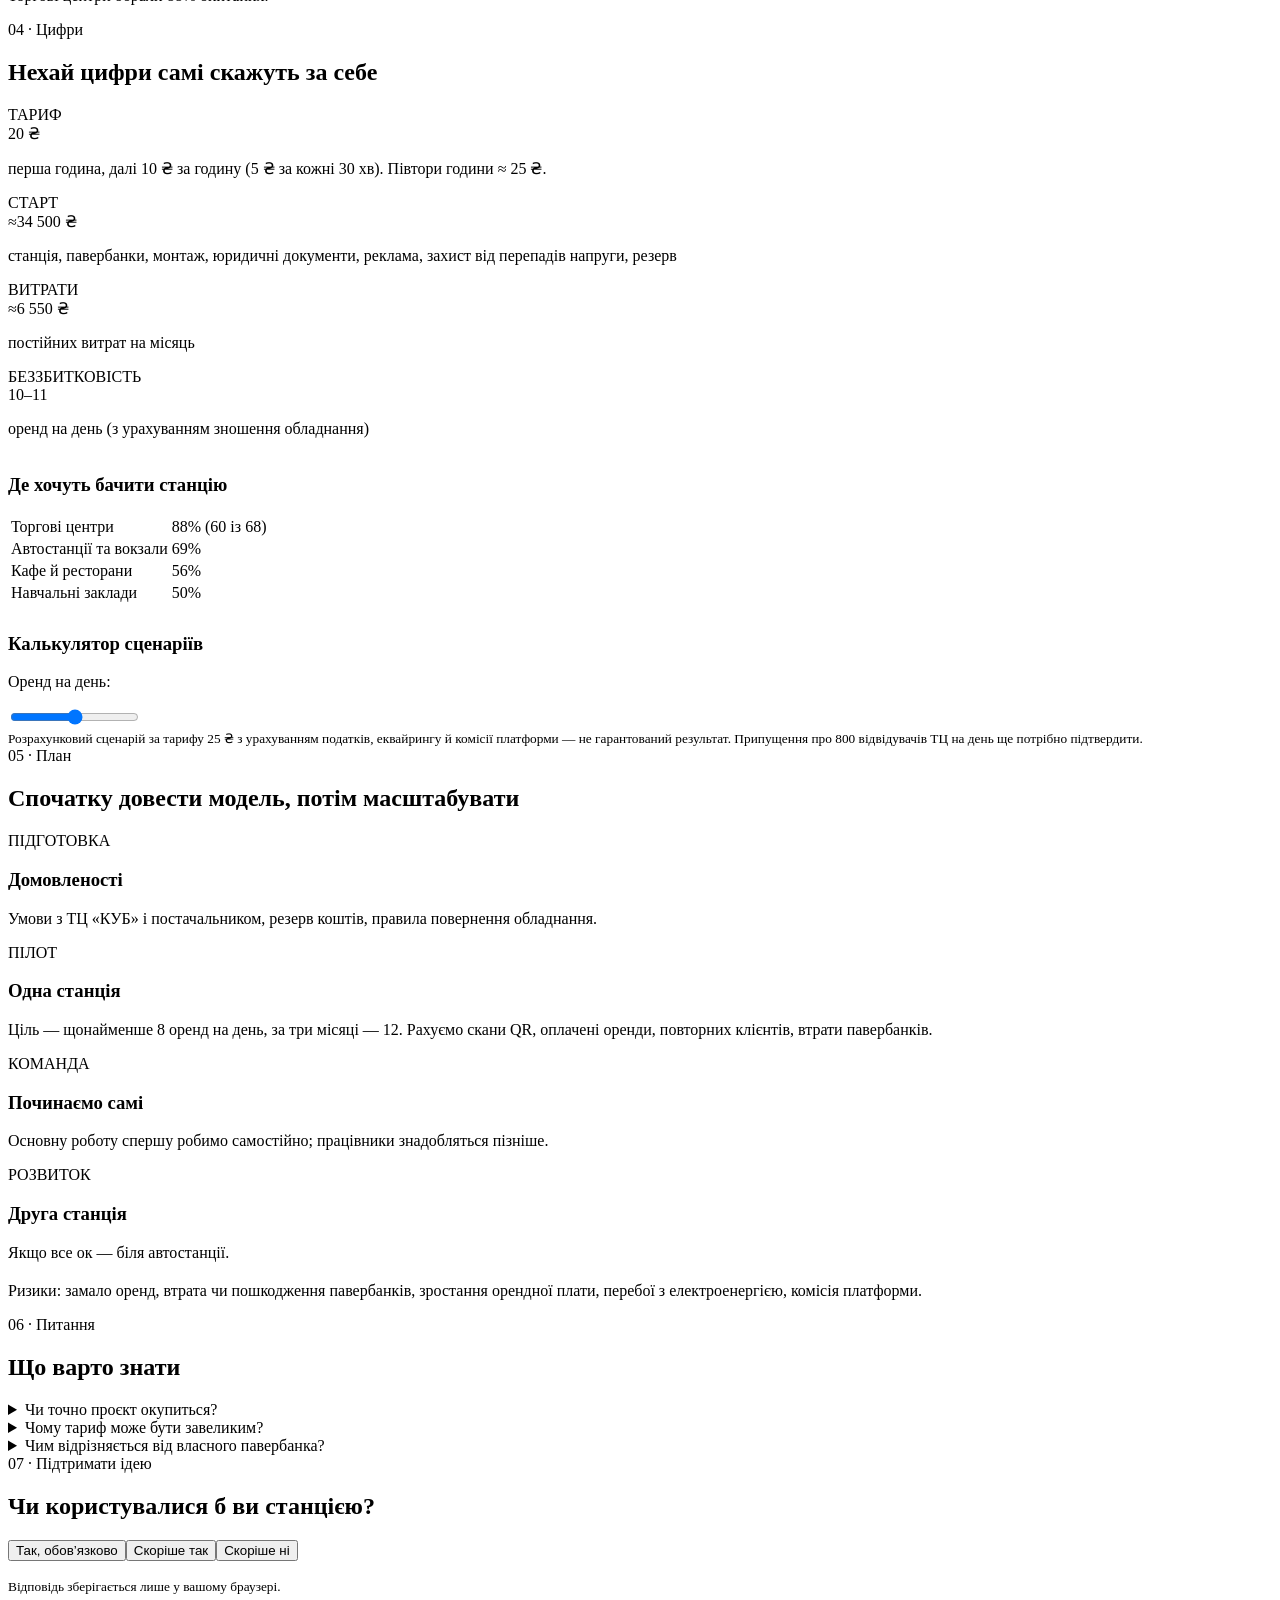
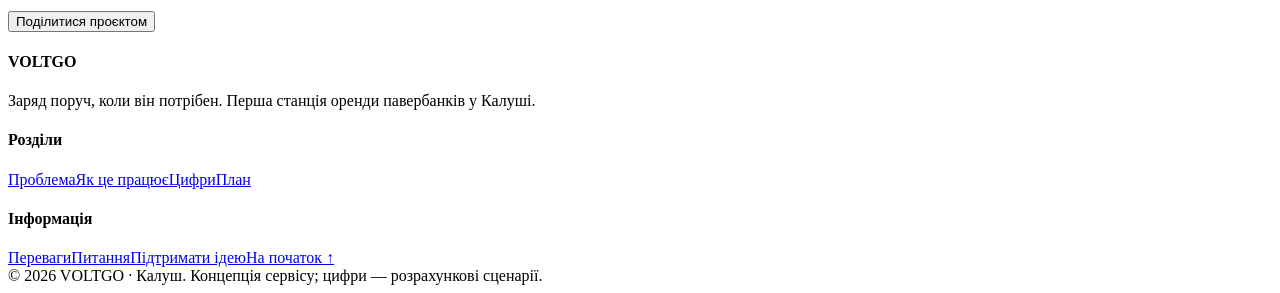
==== commit 7133fbf8: "Add files via upload" ====
--- a/index.html
+++ b/index.html
@@ -4,7 +4,7 @@
 <meta name="description" content="VOLTGO — перша в Калуші станція оренди павербанків. Заряд поруч, коли він потрібен.">
 <meta name="theme-color" content="#07111f"><link rel="icon" href="assets/favicon.svg" type="image/svg+xml"><link rel="stylesheet" href="css/style.css"></head>
 <body id="home">
-<header><div class="w"><a class="logo" href="#home">VOLT<b>GO</b></a><button id="bg" aria-label="Меню">☰</button>
+<header><div class="w"><a class="logo" href="#home">VOLT<b>GO</b></a><span id="timer" title="Таймер виступу: 7 хвилин від завантаження сторінки">07:00</span><button id="bg" aria-label="Меню">☰</button>
 <nav id="nav"><a href="#problem">Проблема</a><a href="#how">Як це працює</a><a href="#why">Переваги</a><a href="#numbers">Цифри</a><a href="#plan">План</a><a href="#faq">Питання</a><a href="#support">Підтримати ідею</a></nav></div></header>
 <main>
 <div class="hero"><div class="w"><div>
@@ -13,7 +13,7 @@
 <p>Павербанк напрокат у ТЦ «КУБ»: скануй QR, бери заряд і повертай на станції. Перша така станція в Калуші.</p>
 <a class="btn" href="#how">Як це працює</a><a class="btn o" href="#support">Підтримати ідею</a>
 <div class="q"><b>Питання до вас: чи є зараз у вас павербанк?</b><br>
-<button data-a="yes">Так, є</button><button data-a="no">Ні</button><button data-a="low">Телефон майже сів</button><p class="qa"></p></div>
+<button data-a="yes">Так, є</button><button data-a="no">Ні</button><p class="qa"></p></div>
 </div><img src="assets/station.svg" alt="Станція Cheyoll на 12 слотів"></div></div>
 
 <section id="problem"><div class="w"><div class="kick">01 · Проблема</div><h2>Телефон розряджається. Життя не зупиняється.</h2>
@@ -50,7 +50,7 @@
 <div class="g"><div class="c"><div class="step">ПІДГОТОВКА</div><h3>Домовленості</h3><p>Умови з ТЦ «КУБ» і постачальником, резерв коштів, правила повернення обладнання.</p></div>
 <div class="c"><div class="step">ПІЛОТ</div><h3>Одна станція</h3><p>Ціль — щонайменше 8 оренд на день, за три місяці — 12. Рахуємо скани QR, оплачені оренди, повторних клієнтів, втрати павербанків.</p></div>
 <div class="c"><div class="step">КОМАНДА</div><h3>Починаємо самі</h3><p>Основну роботу спершу робимо самостійно; працівники знадобляться пізніше.</p></div>
-<div class="c"><div class="step">РОЗВИТОК</div><h3>Друга станція</h3><p>Якщо показники підтвердяться — біля автостанції або вокзалу.</p></div></div>
+<div class="c"><div class="step">РОЗВИТОК</div><h3>Друга станція</h3><p>Якщо все ок — біля автостанції.</p></div></div>
 <p class="sub" style="margin-top:20px">Ризики: замало оренд, втрата чи пошкодження павербанків, зростання орендної плати, перебої з електроенергією, комісія платформи.</p></div></section>
 
 <section id="faq"><div class="w"><div class="kick">06 · Питання</div><h2>Що варто знати</h2>
